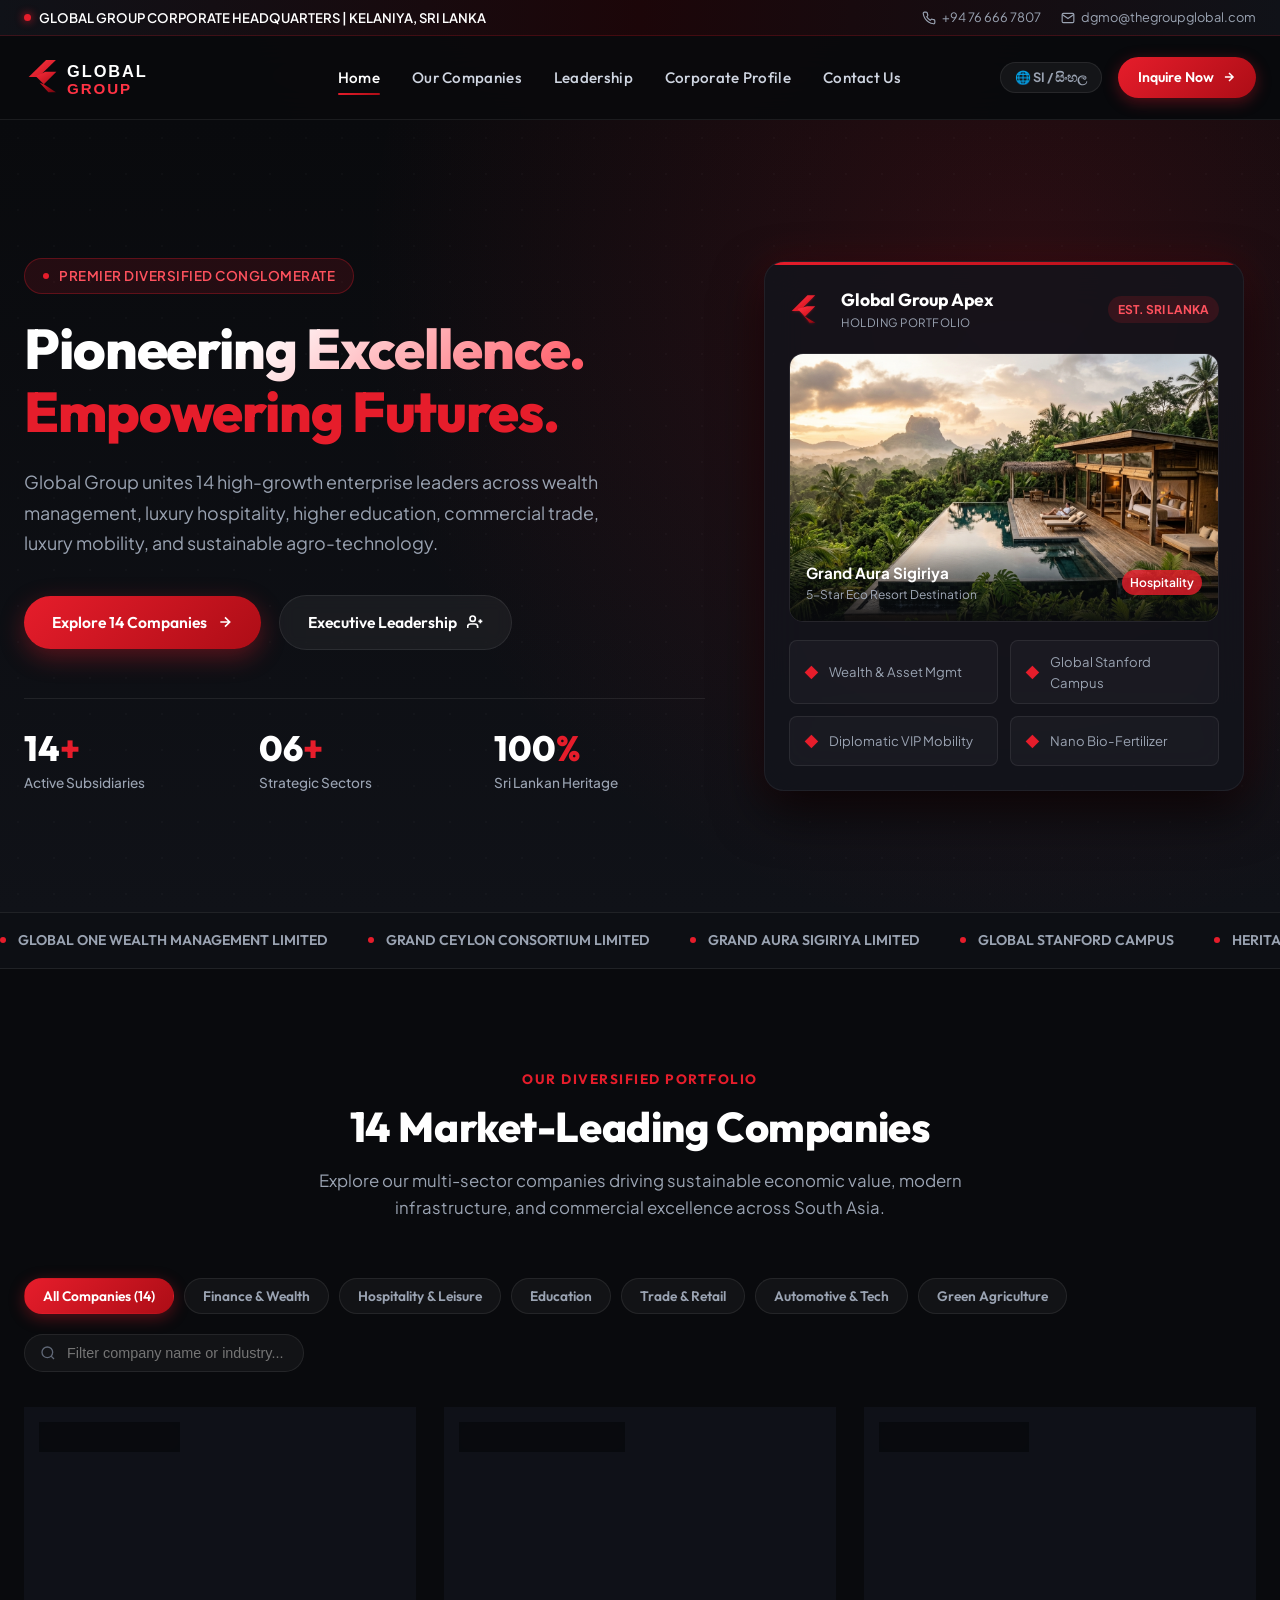
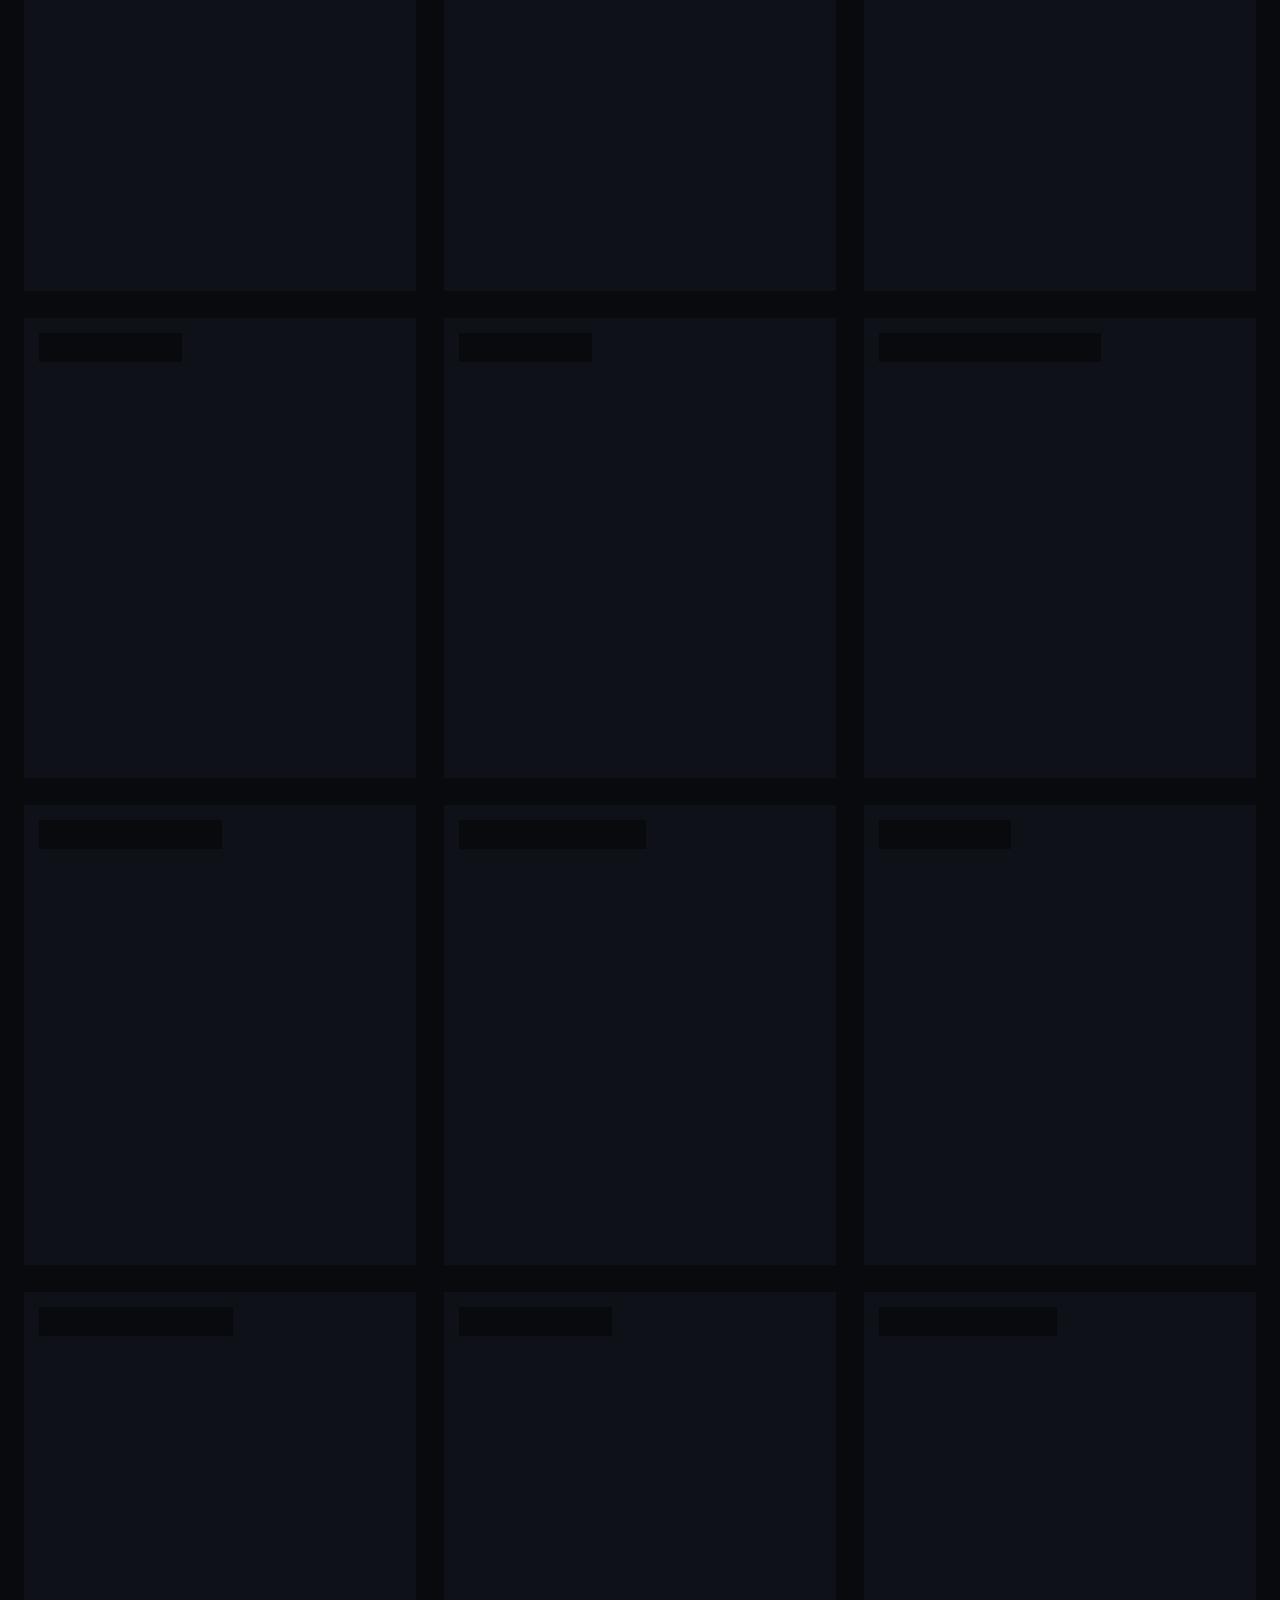
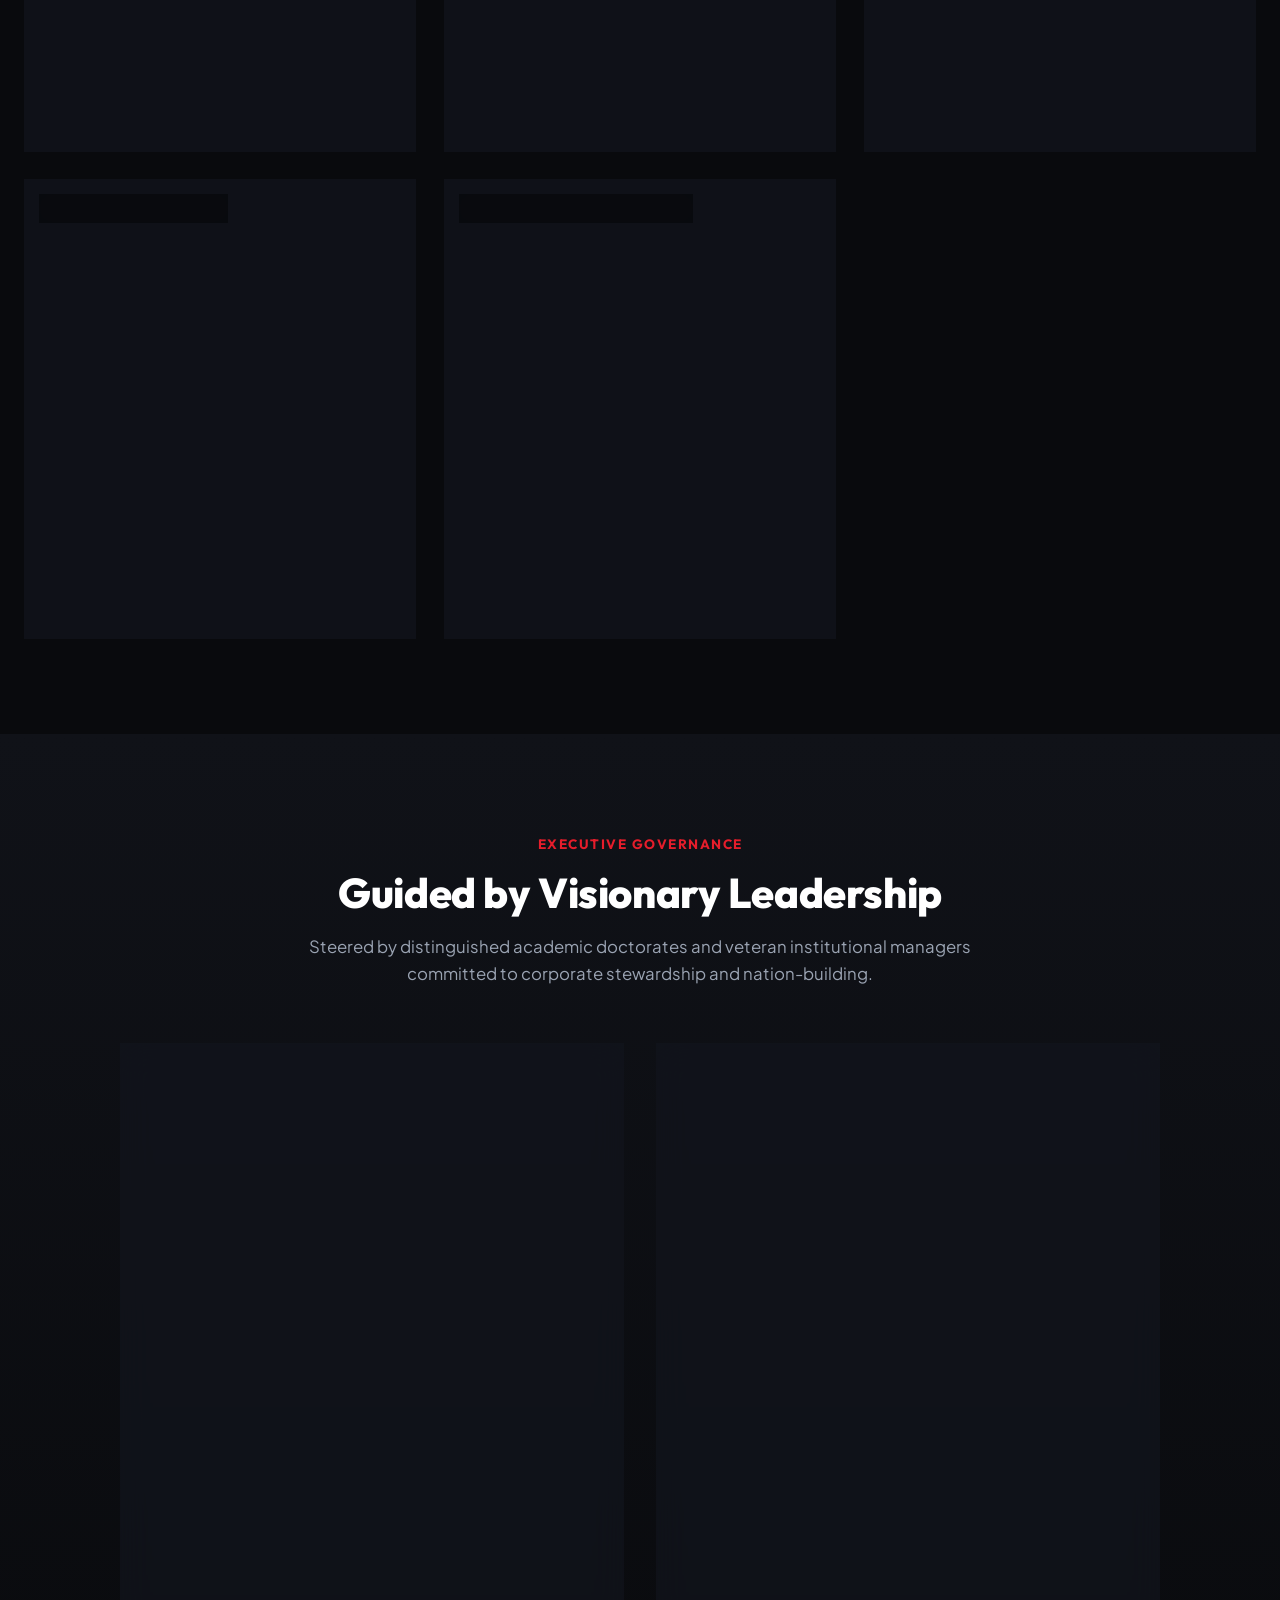
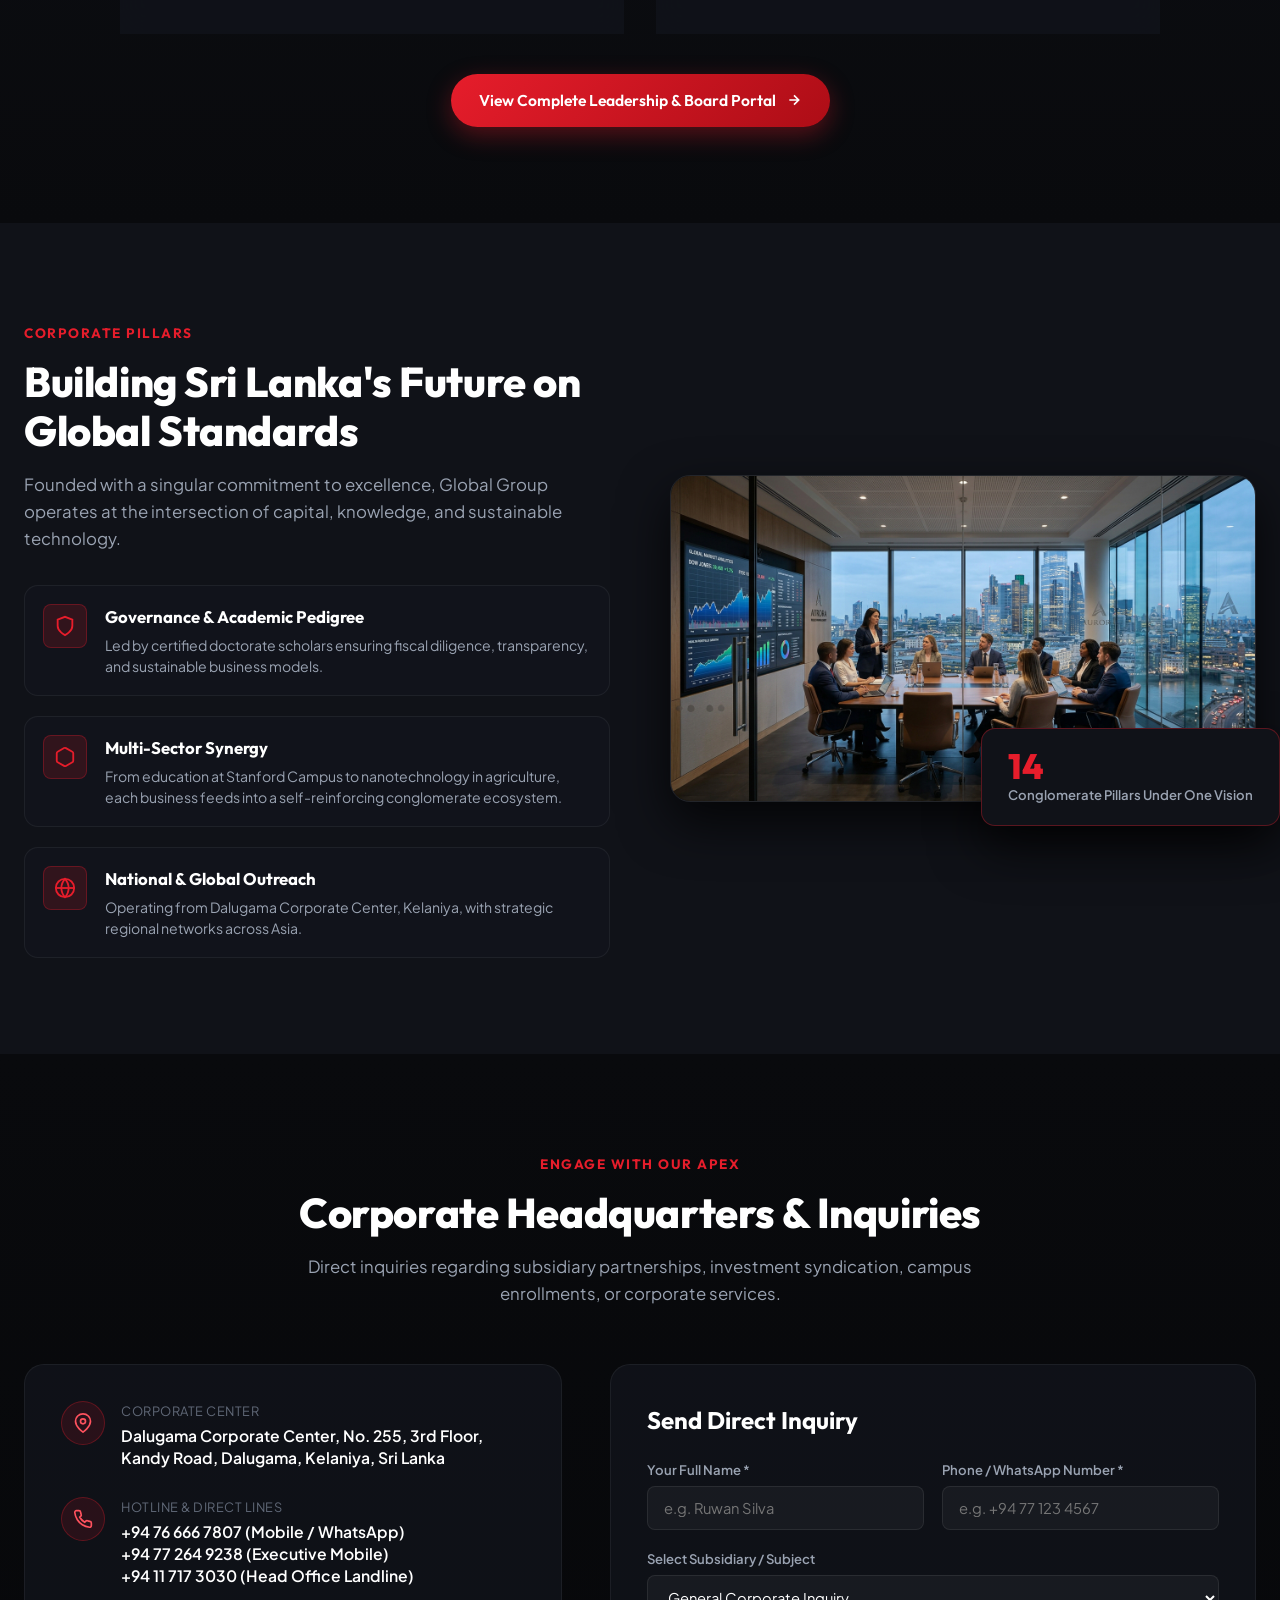
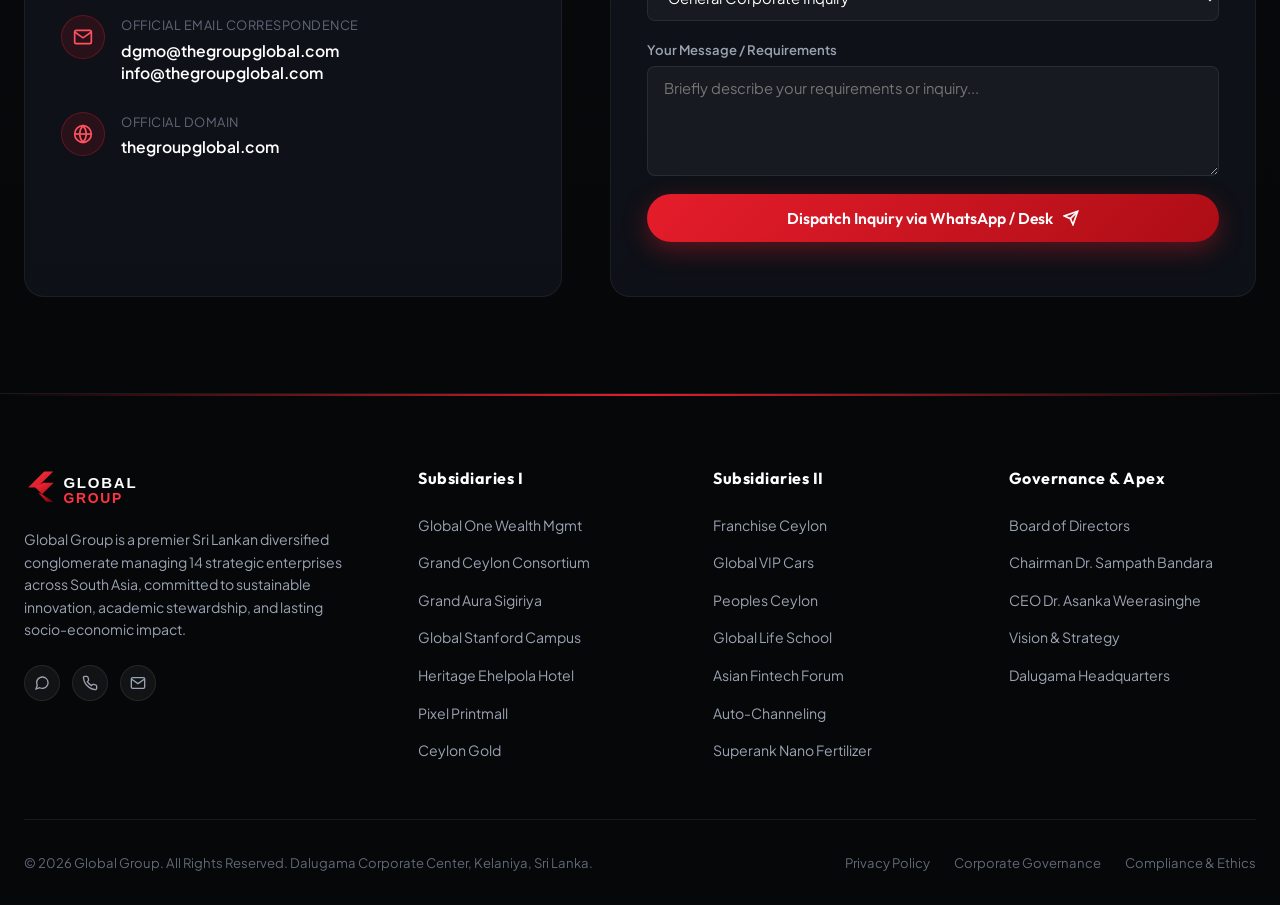
==== index.html @ 4f2c66c0 "Official release of Global Group corporate website" ====
<!DOCTYPE html>
<html lang="en">
<head>
  <meta charset="UTF-8">
  <meta name="viewport" content="width=device-width, initial-scale=1.0">
  <meta name="description" content="Global Group - A premier diversified conglomerate in Sri Lanka operating across wealth management, hospitality, higher education, precious trade, automotive, and nanotech agro-industries.">
  <meta name="keywords" content="Global Group, Sri Lanka Conglomerate, Dr. Sampath Bandara, Dr. Asanka Weerasinghe, Global One Wealth Management, Grand Ceylon Consortium, Kelaniya">
  <title>Global Group | Diversified Conglomerate Sri Lanka</title>
  
  <!-- Favicon -->
  <link rel="icon" type="image/svg+xml" href="assets/logo-icon.svg">
  
  <!-- Stylesheet -->
  <link rel="stylesheet" href="styles.css">
</head>
<body>

  <!-- ==================== TOP TICKER / NOTICE BAR ==================== -->
  <div class="top-notice-bar">
    <div class="container top-notice-inner">
      <div class="top-notice-badge">
        <span class="pulse-dot"></span>
        <span data-en="GLOBAL GROUP CORPORATE HEADQUARTERS | KELANIYA, SRI LANKA" data-si="ග්ලෝබල් සමූහ ප්‍රධාන ආයතනික මූලස්ථානය | කැලණිය, ශ්‍රී ලංකාව">GLOBAL GROUP CORPORATE HEADQUARTERS | KELANIYA, SRI LANKA</span>
      </div>
      <div class="top-notice-contact">
        <a href="tel:+94766667807">
          <svg width="14" height="14" viewBox="0 0 24 24" fill="none" stroke="currentColor" stroke-width="2"><path d="M22 16.92v3a2 2 0 0 1-2.18 2 19.79 19.79 0 0 1-8.63-3.07 19.5 19.5 0 0 1-6-6 19.79 19.79 0 0 1-3.07-8.67A2 2 0 0 1 4.11 2h3a2 2 0 0 1 2 1.72 12.84 12.84 0 0 0 .7 2.81 2 2 0 0 1-.45 2.11L8.09 9.91a16 16 0 0 0 6 6l1.27-1.27a2 2 0 0 1 2.11-.45 12.84 12.84 0 0 0 2.81.7A2 2 0 0 1 22 16.92z"/></svg>
          <span>+94 76 666 7807</span>
        </a>
        <a href="mailto:dgmo@thegroupglobal.com">
          <svg width="14" height="14" viewBox="0 0 24 24" fill="none" stroke="currentColor" stroke-width="2"><path d="M4 4h16c1.1 0 2 .9 2 2v12c0 1.1-.9 2-2 2H4c-1.1 0-2-.9-2-2V6c0-1.1.9-2 2-2z"/><polyline points="22,6 12,13 2,6"/></svg>
          <span>dgmo@thegroupglobal.com</span>
        </a>
      </div>
    </div>
  </div>

  <!-- ==================== MASTER NAVBAR ==================== -->
  <header class="navbar" id="mainNavbar">
    <div class="container nav-container">
      <a href="index.html" class="brand-logo" title="Global Group Official Homepage">
        <img src="assets/logo-horizontal.svg" alt="Global Group Logo" class="brand-logo-img">
      </a>

      <nav>
        <ul class="nav-menu" id="navMenu">
          <li><a href="index.html" class="nav-link active" data-en="Home" data-si="ප්‍රධාන පිටුව">Home</a></li>
          <li><a href="#subsidiaries" class="nav-link" data-en="Our Companies" data-si="අපගේ සමාගම්">Our Companies</a></li>
          <li><a href="leadership.html" class="nav-link" data-en="Leadership" data-si="නායකත්වය">Leadership</a></li>
          <li><a href="#about" class="nav-link" data-en="Corporate Profile" data-si="ආයතනික විස්තරය">Corporate Profile</a></li>
          <li><a href="#contact" class="nav-link" data-en="Contact Us" data-si="සම්බන්ධ වන්න">Contact Us</a></li>
        </ul>
      </nav>

      <div class="nav-actions">
        <button class="btn-lang" id="langToggleBtn" title="Switch Language">
          <span>🌐 SI / සිංහල</span>
        </button>
        <a href="#contact" class="btn-cta-nav">
          <span data-en="Inquire Now" data-si="විමසීම්">Inquire Now</span>
          <svg width="14" height="14" viewBox="0 0 24 24" fill="none" stroke="currentColor" stroke-width="2.5"><path d="M5 12h14M12 5l7 7-7 7"/></svg>
        </a>
        <button class="mobile-toggle" id="mobileMenuToggle" aria-label="Toggle Navigation">&#9776;</button>
      </div>
    </div>
  </header>

  <!-- ==================== HERO SECTION (UNILEVER LUXURY INSPIRATION) ==================== -->
  <section class="hero-section" id="home">
    <div class="hero-pattern"></div>
    <div class="container hero-grid">
      <div class="hero-content">
        <div class="hero-pill">
          <span class="ticker-dot"></span>
          <span data-en="PREMIER DIVERSIFIED CONGLOMERATE" data-si="ශ්‍රී ලංකාවේ ප්‍රමුඛතම බහුවිධ ව්‍යාපාර සමූහය">PREMIER DIVERSIFIED CONGLOMERATE</span>
        </div>
        <h1 class="hero-title">
          <span class="gradient-text" data-en="Pioneering Excellence." data-si="විශිෂ්ටත්වයේ පෙරගමන්කරු.">Pioneering Excellence.</span><br>
          <span class="red-accent" data-en="Empowering Futures." data-si="හෙට දවස සවිබලගන්වමින්.">Empowering Futures.</span>
        </h1>
        <p class="hero-desc" data-en="Global Group unites 14 high-growth enterprise leaders across wealth management, luxury hospitality, higher education, commercial trade, luxury mobility, and sustainable agro-technology." data-si="ග්ලෝබල් සමූහය යටතේ ක්‍රියාත්මක වන ප්‍රමුඛ සමාගම් 14ක් ඔස්සේ මූල්‍ය, සංචාරක, උසස් අධ්‍යාපන, වෙළඳ සහ කෘෂිකාර්මික ක්ෂේත්‍රයන්හි සුවිශේෂී ප්‍රගතියක් අත්කර දෙයි.">
          Global Group unites 14 high-growth enterprise leaders across wealth management, luxury hospitality, higher education, commercial trade, luxury mobility, and sustainable agro-technology.
        </p>
        <div class="hero-actions">
          <a href="#subsidiaries" class="btn-primary">
            <span data-en="Explore 14 Companies" data-si="සමාගම් 14 ගවේෂණය කරන්න">Explore 14 Companies</span>
            <svg width="16" height="16" viewBox="0 0 24 24" fill="none" stroke="currentColor" stroke-width="2.5"><path d="M5 12h14M12 5l7 7-7 7"/></svg>
          </a>
          <a href="leadership.html" class="btn-secondary">
            <span data-en="Executive Leadership" data-si="විධායක නායකත්වය">Executive Leadership</span>
            <svg width="16" height="16" viewBox="0 0 24 24" fill="none" stroke="currentColor" stroke-width="2.5"><path d="M16 21v-2a4 4 0 0 0-4-4H5a4 4 0 0 0-4 4v2"/><circle cx="8.5" cy="7" r="4"/><line x1="20" y1="8" x2="20" y2="14"/><line x1="23" y1="11" x2="17" y2="11"/></svg>
          </a>
        </div>
        <div class="hero-stats">
          <div class="stat-item">
            <div class="stat-num">14<span>+</span></div>
            <div class="stat-label" data-en="Active Subsidiaries" data-si="ක්‍රියාකාරී සමාගම්">Active Subsidiaries</div>
          </div>
          <div class="stat-item">
            <div class="stat-num">06<span>+</span></div>
            <div class="stat-label" data-en="Strategic Sectors" data-si="උපායමාර්ගික අංශ">Strategic Sectors</div>
          </div>
          <div class="stat-item">
            <div class="stat-num">100<span>%</span></div>
            <div class="stat-label" data-en="Sri Lankan Heritage" data-si="ශ්‍රී ලාංකීය උරුමය">Sri Lankan Heritage</div>
          </div>
        </div>
      </div>

      <div class="hero-visual">
        <div class="hero-visual-card">
          <div class="hero-visual-header">
            <div class="hero-visual-brand">
              <img src="assets/logo-icon.svg" alt="Global Group Icon" class="hero-visual-logo">
              <div>
                <div class="hero-visual-name">Global Group Apex</div>
                <div class="hero-visual-tag">Holding Portfolio</div>
              </div>
            </div>
            <span style="font-size: 0.75rem; color: var(--red-light); font-weight: 700; background: rgba(230,29,43,0.15); padding: 4px 10px; border-radius: 9999px;">EST. SRI LANKA</span>
          </div>

          <div class="hero-showcase-image-wrapper">
            <img src="assets/companies/sigiriya-resort.jpg" alt="Grand Aura Sigiriya" class="hero-showcase-image">
            <div class="hero-showcase-overlay">
              <div>
                <div class="hero-showcase-title">Grand Aura Sigiriya</div>
                <div style="font-size: 0.75rem; color: #a1a9b8;">5-Star Eco Resort Destination</div>
              </div>
              <span class="hero-showcase-badge">Hospitality</span>
            </div>
          </div>

          <div class="hero-visual-features">
            <div class="feature-pill">
              <span class="feature-icon-red">&#9670;</span>
              <span>Wealth & Asset Mgmt</span>
            </div>
            <div class="feature-pill">
              <span class="feature-icon-red">&#9670;</span>
              <span>Global Stanford Campus</span>
            </div>
            <div class="feature-pill">
              <span class="feature-icon-red">&#9670;</span>
              <span>Diplomatic VIP Mobility</span>
            </div>
            <div class="feature-pill">
              <span class="feature-icon-red">&#9670;</span>
              <span>Nano Bio-Fertilizer</span>
            </div>
          </div>
        </div>
      </div>
    </div>
  </section>

  <!-- ==================== BRAND TICKER MARQUEE ==================== -->
  <div class="brand-ticker-section">
    <div class="ticker-wrap">
      <div class="ticker-track">
        <span class="ticker-item"><span class="ticker-dot"></span>GLOBAL ONE WEALTH MANAGEMENT LIMITED</span>
        <span class="ticker-item"><span class="ticker-dot"></span>GRAND CEYLON CONSORTIUM LIMITED</span>
        <span class="ticker-item"><span class="ticker-dot"></span>GRAND AURA SIGIRIYA LIMITED</span>
        <span class="ticker-item"><span class="ticker-dot"></span>GLOBAL STANFORD CAMPUS</span>
        <span class="ticker-item"><span class="ticker-dot"></span>HERITAGE EHELEPOLA HOTEL</span>
        <span class="ticker-item"><span class="ticker-dot"></span>PIXEL PRINTMALL</span>
        <span class="ticker-item"><span class="ticker-dot"></span>CEYLON GOLD</span>
        <span class="ticker-item"><span class="ticker-dot"></span>FRANCHISE CEYLON</span>
        <span class="ticker-item"><span class="ticker-dot"></span>GLOBAL VIP CARS</span>
        <span class="ticker-item"><span class="ticker-dot"></span>PEOPLES CEYLON</span>
        <span class="ticker-item"><span class="ticker-dot"></span>GLOBAL LIFE SCHOOL</span>
        <span class="ticker-item"><span class="ticker-dot"></span>ASIAN FINTECH FORUM</span>
        <span class="ticker-item"><span class="ticker-dot"></span>AUTO-CHANNELING</span>
        <span class="ticker-item"><span class="ticker-dot"></span>SUPERANK NANO - FERTILIZER</span>
        <!-- Duplicate for infinite smooth loop -->
        <span class="ticker-item"><span class="ticker-dot"></span>GLOBAL ONE WEALTH MANAGEMENT LIMITED</span>
        <span class="ticker-item"><span class="ticker-dot"></span>GRAND CEYLON CONSORTIUM LIMITED</span>
        <span class="ticker-item"><span class="ticker-dot"></span>GRAND AURA SIGIRIYA LIMITED</span>
        <span class="ticker-item"><span class="ticker-dot"></span>GLOBAL STANFORD CAMPUS</span>
        <span class="ticker-item"><span class="ticker-dot"></span>HERITAGE EHELEPOLA HOTEL</span>
        <span class="ticker-item"><span class="ticker-dot"></span>PIXEL PRINTMALL</span>
        <span class="ticker-item"><span class="ticker-dot"></span>CEYLON GOLD</span>
        <span class="ticker-item"><span class="ticker-dot"></span>FRANCHISE CEYLON</span>
        <span class="ticker-item"><span class="ticker-dot"></span>GLOBAL VIP CARS</span>
        <span class="ticker-item"><span class="ticker-dot"></span>PEOPLES CEYLON</span>
        <span class="ticker-item"><span class="ticker-dot"></span>GLOBAL LIFE SCHOOL</span>
        <span class="ticker-item"><span class="ticker-dot"></span>ASIAN FINTECH FORUM</span>
        <span class="ticker-item"><span class="ticker-dot"></span>AUTO-CHANNELING</span>
        <span class="ticker-item"><span class="ticker-dot"></span>SUPERANK NANO - FERTILIZER</span>
      </div>
    </div>
  </div>

  <!-- ==================== SUBSIDIARIES SECTION (UNILEVER BRANDS ARCHITECTURE) ==================== -->
  <section class="section subsidiaries-section" id="subsidiaries">
    <div class="container">
      <div class="section-head">
        <span class="section-subtitle" data-en="OUR DIVERSIFIED PORTFOLIO" data-si="අපගේ ව්‍යාපාර ජාලය">OUR DIVERSIFIED PORTFOLIO</span>
        <h2 class="section-title" data-en="14 Market-Leading Companies" data-si="ක්ෂේත්‍රයේ ප්‍රමුඛ සමාගම් 14ක්">14 Market-Leading Companies</h2>
        <p class="section-desc" data-en="Explore our multi-sector companies driving sustainable economic value, modern infrastructure, and commercial excellence across South Asia." data-si="ශ්‍රී ලංකාව තුළ නව ආර්ථික අවස්ථා, නවීන යටිතල පහසුකම් සහ ව්‍යාපාරික විශිෂ්ටත්වය උදාකරන අපගේ සමාගම් ගවේෂණය කරන්න.">
          Explore our multi-sector companies driving sustainable economic value, modern infrastructure, and commercial excellence across South Asia.
        </p>
      </div>

      <!-- Controls: Filters + Search -->
      <div class="filter-bar">
        <div class="filter-pills">
          <button class="filter-btn active" data-category="all" data-en="All Companies (14)" data-si="සියලුම සමාගම් (14)">All Companies (14)</button>
          <button class="filter-btn" data-category="finance" data-en="Finance & Wealth" data-si="මූල්‍ය සහ ආයෝජන">Finance & Wealth</button>
          <button class="filter-btn" data-category="hospitality" data-en="Hospitality & Leisure" data-si="සංචාරක සහ හෝටල්">Hospitality & Leisure</button>
          <button class="filter-btn" data-category="education" data-en="Education" data-si="අධ්‍යාපනය">Education</button>
          <button class="filter-btn" data-category="trade" data-en="Trade & Retail" data-si="වෙළඳ සහ සිල්ලර">Trade & Retail</button>
          <button class="filter-btn" data-category="automotive" data-en="Automotive & Tech" data-si="මෝටර් රථ සහ තාක්ෂණය">Automotive & Tech</button>
          <button class="filter-btn" data-category="agro" data-en="Green Agriculture" data-si="කෘෂිකර්මාන්තය">Green Agriculture</button>
        </div>

        <div class="search-box">
          <svg class="search-icon" width="16" height="16" viewBox="0 0 24 24" fill="none" stroke="currentColor" stroke-width="2"><circle cx="11" cy="11" r="8"/><line x1="21" y1="21" x2="16.65" y2="16.65"/></svg>
          <input type="text" class="search-input" id="companySearchInput" placeholder="Filter company name or industry...">
        </div>
      </div>

      <!-- Subsidiaries Grid Container -->
      <div class="subsidiaries-grid" id="subsidiariesGrid">
        <!-- Rendered via JavaScript -->
      </div>
    </div>
  </section>

  <!-- ==================== LEADERSHIP SPOTLIGHT ==================== -->
  <section class="section leadership-spotlight-section" id="leadership">
    <div class="container">
      <div class="section-head">
        <span class="section-subtitle" data-en="EXECUTIVE GOVERNANCE" data-si="විධායක පාලනය">EXECUTIVE GOVERNANCE</span>
        <h2 class="section-title" data-en="Guided by Visionary Leadership" data-si="දූරදර්ශී නායකත්වයේ මඟපෙන්වීම">Guided by Visionary Leadership</h2>
        <p class="section-desc" data-en="Steered by distinguished academic doctorates and veteran institutional managers committed to corporate stewardship and nation-building." data-si="ආචාර්ය උපාධිධාරී ප්‍රවීණ විද්වතුන් සහ ව්‍යාපාරික නායකයින්ගේ මඟපෙන්වීම යටතේ ග්ලෝබල් සමූහය ඉදිරියට ගමන් කරයි.">
          Steered by distinguished academic doctorates and veteran institutional managers committed to corporate stewardship and nation-building.
        </p>
      </div>

      <div class="leadership-grid">
        <!-- Chairman Card -->
        <div class="leader-card">
          <img src="assets/leadership/dr-sampath-bandara-banner.jpg" alt="Dr. Sampath Bandara - Chairman" class="leader-banner-img">
          <div class="leader-body">
            <span class="leader-role-badge">Chairman of the Board</span>
            <h3 class="leader-name">Dr. Sampath Bandara</h3>
            <p class="leader-degrees">PhD in Education, MBA, MED, BSc</p>
            <p class="leader-bio" data-en="Dr. Sampath Bandara provides the visionary governance that steers Global Group across multi-sector enterprises, blending academic rigor with strategic institutional leadership." data-si="ආචාර්ය සම්පත් බණ්ඩාර මහතා ග්ලෝබල් සමූහයේ සභාපතිවරයා ලෙස උපායමාර්ගික හා ආයතනික දැක්ම මෙහෙයවයි.">
              Dr. Sampath Bandara provides the visionary governance that steers Global Group across multi-sector enterprises, blending academic rigor with strategic institutional leadership.
            </p>
            <div class="leader-card-footer">
              <span class="leader-org">Board of Directors</span>
              <a href="leadership.html#dr-sampath-bandara" class="btn-profile-link">
                <span>View Full Executive Profile</span>
                <span>&rarr;</span>
              </a>
            </div>
          </div>
        </div>

        <!-- CEO Card -->
        <div class="leader-card">
          <img src="assets/leadership/dr-asanka-weerasinghe-banner.jpg" alt="Dr. Asanka Weerasinghe - CEO" class="leader-banner-img">
          <div class="leader-body">
            <span class="leader-role-badge">Chief Executive Officer</span>
            <h3 class="leader-name">Dr. Asanka Weerasinghe</h3>
            <p class="leader-degrees">PhD in Management, PGD in Business Management, B.Sc (Mgt)(Pub)SP, Honce, ICA (f), LICA</p>
            <p class="leader-bio" data-en="Dr. Asanka Weerasinghe champions operational execution, fiscal integrity, and strategic expansion across all 14 subsidiaries with extensive management and accounting credentials." data-si="ආචාර්ය අසංක වීරසිංහ මහතා ග්ලෝබල් සමූහයේ ප්‍රධාන විධායක නිලධාරී ලෙස සමූහයේ මෙහෙයුම් සහ මූල්‍ය වර්ධනය මෙහෙයවයි.">
              Dr. Asanka Weerasinghe champions operational execution, fiscal integrity, and strategic expansion across all 14 subsidiaries with extensive management and accounting credentials.
            </p>
            <div class="leader-card-footer">
              <span class="leader-org">Chief Executive Officer</span>
              <a href="leadership.html#dr-asanka-weerasinghe" class="btn-profile-link">
                <span>View Full Executive Profile</span>
                <span>&rarr;</span>
              </a>
            </div>
          </div>
        </div>
      </div>

      <div class="leadership-more-cta">
        <a href="leadership.html" class="btn-primary">
          <span data-en="View Complete Leadership & Board Portal" data-si="සම්පූර්ණ පාලක මණ්ඩලය බලන්න">View Complete Leadership & Board Portal</span>
          <svg width="16" height="16" viewBox="0 0 24 24" fill="none" stroke="currentColor" stroke-width="2.5"><path d="M5 12h14M12 5l7 7-7 7"/></svg>
        </a>
      </div>
    </div>
  </section>

  <!-- ==================== CORPORATE PROFILE / ABOUT ==================== -->
  <section class="section section-darker" id="about">
    <div class="container about-grid">
      <div>
        <span class="section-subtitle" data-en="CORPORATE PILLARS" data-si="ආයතනික පදනම">CORPORATE PILLARS</span>
        <h2 class="section-title" data-en="Building Sri Lanka's Future on Global Standards" data-si="ජාත්‍යන්තර ප්‍රමිතීන් පෙරදැරිව රටේ අනාගතය ගොඩනැගීම">Building Sri Lanka's Future on Global Standards</h2>
        <p class="section-desc" data-en="Founded with a singular commitment to excellence, Global Group operates at the intersection of capital, knowledge, and sustainable technology." data-si="සුවිශේෂී විශිෂ්ටත්වයක් සහිතව ඇරඹි ග්ලෝබල් සමූහය මූල්‍ය, දැනුම සහ නවීන තාක්ෂණය ඒකාබද්ධ කරමින් රටට වටිනාකම් එක් කරයි.">
          Founded with a singular commitment to excellence, Global Group operates at the intersection of capital, knowledge, and sustainable technology.
        </p>

        <div class="about-features-list">
          <div class="about-feature-item">
            <div class="about-icon-box">
              <svg width="22" height="22" viewBox="0 0 24 24" fill="none" stroke="currentColor" stroke-width="2"><path d="M12 22s8-4 8-10V5l-8-3-8 3v7c0 6 8 10 8 10z"/></svg>
            </div>
            <div>
              <h4 class="about-feature-title" data-en="Governance & Academic Pedigree" data-si="උසස් පාලනය සහ විද්වත් නායකත්වය">Governance & Academic Pedigree</h4>
              <p class="about-feature-text" data-en="Led by certified doctorate scholars ensuring fiscal diligence, transparency, and sustainable business models." data-si="ආචාර්ය උපාධිධාරී විද්වතුන්ගේ නායකත්වයෙන් යුත් විනිවිදභාවය සහ මූල්‍ය විනය.">Led by certified doctorate scholars ensuring fiscal diligence, transparency, and sustainable business models.</p>
            </div>
          </div>

          <div class="about-feature-item">
            <div class="about-icon-box">
              <svg width="22" height="22" viewBox="0 0 24 24" fill="none" stroke="currentColor" stroke-width="2"><path d="M21 16V8a2 2 0 0 0-1-1.73l-7-4a2 2 0 0 0-2 0l-7 4A2 2 0 0 0 3 8v8a2 2 0 0 0 1 1.73l7 4a2 2 0 0 0 2 0l7-4A2 2 0 0 0 21 16z"/></svg>
            </div>
            <div>
              <h4 class="about-feature-title" data-en="Multi-Sector Synergy" data-si="විවිධාංගීකෘත ව්‍යාපාර සහයෝගීතාව">Multi-Sector Synergy</h4>
              <p class="about-feature-text" data-en="From education at Stanford Campus to nanotechnology in agriculture, each business feeds into a self-reinforcing conglomerate ecosystem." data-si="අධ්‍යාපනය, සංචාරක හෝටල්, මූල්‍ය හා කෘෂිකාර්මික අංශ එකිනෙක සවිබලගන්වන ව්‍යාපාරික ජාලය.">From education at Stanford Campus to nanotechnology in agriculture, each business feeds into a self-reinforcing conglomerate ecosystem.</p>
            </div>
          </div>

          <div class="about-feature-item">
            <div class="about-icon-box">
              <svg width="22" height="22" viewBox="0 0 24 24" fill="none" stroke="currentColor" stroke-width="2"><circle cx="12" cy="12" r="10"/><path d="M2 12h20"/><path d="M12 2a15.3 15.3 0 0 1 4 10 15.3 15.3 0 0 1-4 10 15.3 15.3 0 0 1-4-10 15.3 15.3 0 0 1 4-10z"/></svg>
            </div>
            <div>
              <h4 class="about-feature-title" data-en="National & Global Outreach" data-si="දේශීය හා ජාත්‍යන්තර සබඳතා">National & Global Outreach</h4>
              <p class="about-feature-text" data-en="Operating from Dalugama Corporate Center, Kelaniya, with strategic regional networks across Asia." data-si="කැලණිය දළුගම මූලස්ථානයේ සිට සමස්ත දිවයින සහ ආසියානු කලාපය ආවරණය වන මෙහෙයුම්.">Operating from Dalugama Corporate Center, Kelaniya, with strategic regional networks across Asia.</p>
            </div>
          </div>
        </div>
      </div>

      <div class="about-visual-box">
        <img src="assets/companies/wealth-management.jpg" alt="Global Group Corporate Headquarters" class="about-img-main">
        <div class="about-stat-overlay">
          <div class="about-stat-num">14</div>
          <div class="about-stat-label">Conglomerate Pillars Under One Vision</div>
        </div>
      </div>
    </div>
  </section>

  <!-- ==================== CONTACT SECTION ==================== -->
  <section class="section contact-section" id="contact">
    <div class="container">
      <div class="section-head">
        <span class="section-subtitle" data-en="ENGAGE WITH OUR APEX" data-si="අප හා සම්බන්ධ වන්න">ENGAGE WITH OUR APEX</span>
        <h2 class="section-title" data-en="Corporate Headquarters & Inquiries" data-si="ප්‍රධාන ආයතනික මූලස්ථානය">Corporate Headquarters & Inquiries</h2>
        <p class="section-desc" data-en="Direct inquiries regarding subsidiary partnerships, investment syndication, campus enrollments, or corporate services." data-si="සමාගම් ආයෝජන, හවුල්කාරිත්වයන් හෝ වෙනත් ඕනෑම සේවාවක් පිළිබඳ අප සමඟ සම්බන්ධ වන්න.">
          Direct inquiries regarding subsidiary partnerships, investment syndication, campus enrollments, or corporate services.
        </p>
      </div>

      <div class="contact-grid">
        <!-- Contact Information -->
        <div class="contact-info-card">
          <div class="contact-item">
            <div class="contact-icon-box">
              <svg width="20" height="20" viewBox="0 0 24 24" fill="none" stroke="currentColor" stroke-width="2"><path d="M21 10c0 7-9 13-9 13s-9-6-9-13a9 9 0 0 1 18 0z"/><circle cx="12" cy="10" r="3"/></svg>
            </div>
            <div>
              <div class="contact-label">Corporate Center</div>
              <div class="contact-value">
                Dalugama Corporate Center, No. 255, 3rd Floor,<br>
                Kandy Road, Dalugama, Kelaniya, Sri Lanka
              </div>
            </div>
          </div>

          <div class="contact-item">
            <div class="contact-icon-box">
              <svg width="20" height="20" viewBox="0 0 24 24" fill="none" stroke="currentColor" stroke-width="2"><path d="M22 16.92v3a2 2 0 0 1-2.18 2 19.79 19.79 0 0 1-8.63-3.07 19.5 19.5 0 0 1-6-6 19.79 19.79 0 0 1-3.07-8.67A2 2 0 0 1 4.11 2h3a2 2 0 0 1 2 1.72 12.84 12.84 0 0 0 .7 2.81 2 2 0 0 1-.45 2.11L8.09 9.91a16 16 0 0 0 6 6l1.27-1.27a2 2 0 0 1 2.11-.45 12.84 12.84 0 0 0 2.81.7A2 2 0 0 1 22 16.92z"/></svg>
            </div>
            <div>
              <div class="contact-label">Hotline & Direct Lines</div>
              <div class="contact-value">
                <a href="tel:+94766667807">+94 76 666 7807</a> (Mobile / WhatsApp)<br>
                <a href="tel:+94772649238">+94 77 264 9238</a> (Executive Mobile)<br>
                <a href="tel:+94117173030">+94 11 717 3030</a> (Head Office Landline)
              </div>
            </div>
          </div>

          <div class="contact-item">
            <div class="contact-icon-box">
              <svg width="20" height="20" viewBox="0 0 24 24" fill="none" stroke="currentColor" stroke-width="2"><path d="M4 4h16c1.1 0 2 .9 2 2v12c0 1.1-.9 2-2 2H4c-1.1 0-2-.9-2-2V6c0-1.1.9-2 2-2z"/><polyline points="22,6 12,13 2,6"/></svg>
            </div>
            <div>
              <div class="contact-label">Official Email Correspondence</div>
              <div class="contact-value">
                <a href="mailto:dgmo@thegroupglobal.com">dgmo@thegroupglobal.com</a><br>
                <a href="mailto:info@thegroupglobal.com">info@thegroupglobal.com</a>
              </div>
            </div>
          </div>

          <div class="contact-item">
            <div class="contact-icon-box">
              <svg width="20" height="20" viewBox="0 0 24 24" fill="none" stroke="currentColor" stroke-width="2"><circle cx="12" cy="12" r="10"/><line x1="2" y1="12" x2="22" y2="12"/><path d="M12 2a15.3 15.3 0 0 1 4 10 15.3 15.3 0 0 1-4 10 15.3 15.3 0 0 1-4-10 15.3 15.3 0 0 1 4-10z"/></svg>
            </div>
            <div>
              <div class="contact-label">Official Domain</div>
              <div class="contact-value">
                <a href="https://thegroupglobal.com" target="_blank">thegroupglobal.com</a>
              </div>
            </div>
          </div>
        </div>

        <!-- Interactive Inquiry Form -->
        <div class="contact-form-card">
          <h3 class="form-title" data-en="Send Direct Inquiry" data-si="පණිවිඩයක් එවන්න">Send Direct Inquiry</h3>
          <form id="corporateInquiryForm">
            <div class="form-grid">
              <div class="form-group">
                <label class="form-label">Your Full Name *</label>
                <input type="text" class="form-input" id="contactName" placeholder="e.g. Ruwan Silva" required>
              </div>

              <div class="form-group">
                <label class="form-label">Phone / WhatsApp Number *</label>
                <input type="tel" class="form-input" id="contactPhone" placeholder="e.g. +94 77 123 4567" required>
              </div>

              <div class="form-group full-width">
                <label class="form-label">Select Subsidiary / Subject</label>
                <select class="form-select" id="contactSubsidiary">
                  <option value="General Corporate Inquiry">General Corporate Inquiry</option>
                  <option value="GLOBAL ONE WEALTH MANAGEMENT LIMITED">GLOBAL ONE WEALTH MANAGEMENT LIMITED</option>
                  <option value="GRAND CEYLON CONSORTIUM LIMITED">GRAND CEYLON CONSORTIUM LIMITED</option>
                  <option value="GRAND AURA SIGIRIYA LIMITED">GRAND AURA SIGIRIYA LIMITED</option>
                  <option value="GLOBAL STANFORD CAMPUS">GLOBAL STANFORD CAMPUS</option>
                  <option value="HERITAGE EHELEPOLA HOTEL">HERITAGE EHELEPOLA HOTEL</option>
                  <option value="PIXEL PRINTMALL">PIXEL PRINTMALL</option>
                  <option value="CEYLON GOLD">CEYLON GOLD</option>
                  <option value="FRANCHISE CEYLON">FRANCHISE CEYLON</option>
                  <option value="GLOBAL VIP CARS">GLOBAL VIP CARS</option>
                  <option value="PEOPLES CEYLON">PEOPLES CEYLON</option>
                  <option value="GLOBAL LIFE SCHOOL">GLOBAL LIFE SCHOOL</option>
                  <option value="ASIAN FINTECH FORUM">ASIAN FINTECH FORUM</option>
                  <option value="AUTO-CHANNELING">AUTO-CHANNELING</option>
                  <option value="SUPERANK NANO - FERTILIZER">SUPERANK NANO - FERTILIZER</option>
                </select>
              </div>

              <div class="form-group full-width">
                <label class="form-label">Your Message / Requirements</label>
                <textarea class="form-textarea" id="contactMessage" placeholder="Briefly describe your requirements or inquiry..."></textarea>
              </div>

              <div class="form-group full-width">
                <button type="submit" class="btn-primary" style="width: 100%; justify-content: center;">
                  <span data-en="Dispatch Inquiry via WhatsApp / Desk" data-si="පණිවිඩය යවන්න">Dispatch Inquiry via WhatsApp / Desk</span>
                  <svg width="16" height="16" viewBox="0 0 24 24" fill="none" stroke="currentColor" stroke-width="2.5"><line x1="22" y1="2" x2="11" y2="13"/><polygon points="22 2 15 22 11 13 2 9 22 2"/></svg>
                </button>
              </div>
            </div>
          </form>
        </div>
      </div>
    </div>
  </section>

  <!-- ==================== FOOTER (UNILEVER STYLE) ==================== -->
  <footer class="footer">
    <div class="container">
      <div class="footer-top">
        <div>
          <img src="assets/logo-horizontal.svg" alt="Global Group Logo" style="height: 44px; margin-bottom: 12px;">
          <p class="footer-brand-desc">
            Global Group is a premier Sri Lankan diversified conglomerate managing 14 strategic enterprises across South Asia, committed to sustainable innovation, academic stewardship, and lasting socio-economic impact.
          </p>
          <div class="footer-socials">
            <a href="https://wa.me/94766667807" target="_blank" class="social-icon-btn" title="WhatsApp">
              <svg width="16" height="16" viewBox="0 0 24 24" fill="none" stroke="currentColor" stroke-width="2"><path d="M21 11.5a8.38 8.38 0 0 1-.9 3.8 8.5 8.5 0 0 1-7.6 4.7 8.38 8.38 0 0 1-3.8-.9L3 21l1.9-5.7a8.38 8.38 0 0 1-.9-3.8 8.5 8.5 0 0 1 4.7-7.6 8.38 8.38 0 0 1 3.8-.9h.5a8.48 8.48 0 0 1 8 8v.5z"/></svg>
            </a>
            <a href="tel:+94766667807" class="social-icon-btn" title="Phone">
              <svg width="16" height="16" viewBox="0 0 24 24" fill="none" stroke="currentColor" stroke-width="2"><path d="M22 16.92v3a2 2 0 0 1-2.18 2 19.79 19.79 0 0 1-8.63-3.07 19.5 19.5 0 0 1-6-6 19.79 19.79 0 0 1-3.07-8.67A2 2 0 0 1 4.11 2h3a2 2 0 0 1 2 1.72 12.84 12.84 0 0 0 .7 2.81 2 2 0 0 1-.45 2.11L8.09 9.91a16 16 0 0 0 6 6l1.27-1.27a2 2 0 0 1 2.11-.45 12.84 12.84 0 0 0 2.81.7A2 2 0 0 1 22 16.92z"/></svg>
            </a>
            <a href="mailto:dgmo@thegroupglobal.com" class="social-icon-btn" title="Email">
              <svg width="16" height="16" viewBox="0 0 24 24" fill="none" stroke="currentColor" stroke-width="2"><path d="M4 4h16c1.1 0 2 .9 2 2v12c0 1.1-.9 2-2 2H4c-1.1 0-2-.9-2-2V6c0-1.1.9-2 2-2z"/><polyline points="22,6 12,13 2,6"/></svg>
            </a>
          </div>
        </div>

        <div>
          <h4 class="footer-col-title">Subsidiaries I</h4>
          <ul class="footer-links">
            <li><a href="#subsidiaries" onclick="openCompanyModal('wealth-management')" class="footer-link">Global One Wealth Mgmt</a></li>
            <li><a href="#subsidiaries" onclick="openCompanyModal('consortium')" class="footer-link">Grand Ceylon Consortium</a></li>
            <li><a href="#subsidiaries" onclick="openCompanyModal('sigiriya-resort')" class="footer-link">Grand Aura Sigiriya</a></li>
            <li><a href="#subsidiaries" onclick="openCompanyModal('stanford-campus')" class="footer-link">Global Stanford Campus</a></li>
            <li><a href="#subsidiaries" onclick="openCompanyModal('ehelpola-hotel')" class="footer-link">Heritage Ehelpola Hotel</a></li>
            <li><a href="#subsidiaries" onclick="openCompanyModal('pixel-printmall')" class="footer-link">Pixel Printmall</a></li>
            <li><a href="#subsidiaries" onclick="openCompanyModal('ceylon-gold')" class="footer-link">Ceylon Gold</a></li>
          </ul>
        </div>

        <div>
          <h4 class="footer-col-title">Subsidiaries II</h4>
          <ul class="footer-links">
            <li><a href="#subsidiaries" onclick="openCompanyModal('franchise-ceylon')" class="footer-link">Franchise Ceylon</a></li>
            <li><a href="#subsidiaries" onclick="openCompanyModal('vip-cars')" class="footer-link">Global VIP Cars</a></li>
            <li><a href="#subsidiaries" onclick="openCompanyModal('peoples-ceylon')" class="footer-link">Peoples Ceylon</a></li>
            <li><a href="#subsidiaries" onclick="openCompanyModal('life-school')" class="footer-link">Global Life School</a></li>
            <li><a href="#subsidiaries" onclick="openCompanyModal('fintech-forum')" class="footer-link">Asian Fintech Forum</a></li>
            <li><a href="#subsidiaries" onclick="openCompanyModal('auto-channeling')" class="footer-link">Auto-Channeling</a></li>
            <li><a href="#subsidiaries" onclick="openCompanyModal('nano-fertilizer')" class="footer-link">Superank Nano Fertilizer</a></li>
          </ul>
        </div>

        <div>
          <h4 class="footer-col-title">Governance & Apex</h4>
          <ul class="footer-links">
            <li><a href="leadership.html" class="footer-link">Board of Directors</a></li>
            <li><a href="leadership.html#dr-sampath-bandara" class="footer-link">Chairman Dr. Sampath Bandara</a></li>
            <li><a href="leadership.html#dr-asanka-weerasinghe" class="footer-link">CEO Dr. Asanka Weerasinghe</a></li>
            <li><a href="#about" class="footer-link">Vision & Strategy</a></li>
            <li><a href="#contact" class="footer-link">Dalugama Headquarters</a></li>
          </ul>
        </div>
      </div>

      <div class="footer-bottom">
        <div>
          &copy; <span id="yearVal">2026</span> Global Group. All Rights Reserved. Dalugama Corporate Center, Kelaniya, Sri Lanka.
        </div>
        <div class="footer-legal-links">
          <a href="#">Privacy Policy</a>
          <a href="#">Corporate Governance</a>
          <a href="#">Compliance & Ethics</a>
        </div>
      </div>
    </div>
  </footer>

  <!-- ==================== SUBSIDIARY DETAIL MODAL ==================== -->
  <div class="modal-backdrop" id="companyModal" role="dialog" aria-modal="true">
    <div class="modal-container">
      <button class="modal-close-btn" id="modalCloseBtn" aria-label="Close dialog">&times;</button>
      <img src="" alt="" class="modal-header-img" id="modalImg">
      <div class="modal-body">
        <span class="modal-category-badge" id="modalCategory"></span>
        <h3 class="modal-title" id="modalTitle"></h3>
        <p class="modal-desc" id="modalDesc"></p>

        <div class="modal-specs-grid" id="modalHighlights"></div>

        <div class="modal-actions">
          <a href="#" class="btn-primary" id="modalVisitBtn" target="_blank">
            <span>Visit Subsidiary Portal</span>
            <svg width="14" height="14" viewBox="0 0 24 24" fill="none" stroke="currentColor" stroke-width="2.5"><path d="M18 13v6a2 2 0 0 1-2 2H5a2 2 0 0 1-2-2V8a2 2 0 0 1 2-2h6"/><polyline points="15 3 21 3 21 9"/><line x1="10" y1="14" x2="21" y2="3"/></svg>
          </a>
          <button class="btn-secondary" id="modalInquireBtn">
            <span>Make Inquiry</span>
          </button>
        </div>
      </div>
    </div>
  </div>

  <!-- Scripts -->
  <script src="script.js"></script>
</body>
</html>
---- styles.css ----
/* ==========================================================================
   GLOBAL GROUP - UNILEVER-INSPIRED CORPORATE STYLESHEET
   Theme: Executive Black & Crimson Red Luxury
   Typography: Outfit (Headings) & Plus Jakarta Sans (Body)
   ========================================================================== */

@import url('https://fonts.googleapis.com/css2?family=Outfit:wght@300;400;500;600;700;800;900&family=Plus+Jakarta+Sans:wght@300;400;500;600;700;800&display=swap');

:root {
  /* Core Colors */
  --bg-primary: #090a0d;
  --bg-secondary: #101218;
  --bg-tertiary: #171a22;
  --bg-card: rgba(18, 21, 28, 0.75);
  --bg-card-hover: rgba(26, 30, 40, 0.95);
  --bg-glass: rgba(15, 18, 24, 0.82);
  
  /* Brand Red Palette */
  --red-primary: #e61d2b;
  --red-hover: #ff2a39;
  --red-light: #ff525e;
  --red-dark: #990e17;
  --red-glow: rgba(230, 29, 43, 0.35);
  --red-glow-subtle: rgba(230, 29, 43, 0.15);
  --red-gradient: linear-gradient(135deg, #e61d2b 0%, #ad0d16 100%);
  --red-gradient-accent: linear-gradient(135deg, #ff3847 0%, #ba0f1a 100%);

  /* Text Colors */
  --text-main: #ffffff;
  --text-muted: #9aa3b2;
  --text-dim: #606877;
  --text-highlight: #ff525e;

  /* Borders & Shadows */
  --border-light: rgba(255, 255, 255, 0.08);
  --border-card: rgba(255, 255, 255, 0.06);
  --border-red: rgba(230, 29, 43, 0.35);
  --shadow-sm: 0 4px 12px rgba(0, 0, 0, 0.3);
  --shadow-md: 0 10px 30px rgba(0, 0, 0, 0.5);
  --shadow-lg: 0 20px 50px rgba(0, 0, 0, 0.75);
  --shadow-red: 0 10px 30px rgba(230, 29, 43, 0.25);

  /* Fonts & Sizing */
  --font-head: 'Outfit', -apple-system, BlinkMacSystemFont, sans-serif;
  --font-body: 'Plus Jakarta Sans', -apple-system, BlinkMacSystemFont, sans-serif;
  --container-max: 1280px;
  --header-height: 84px;
  --radius-sm: 8px;
  --radius-md: 14px;
  --radius-lg: 20px;
  --radius-full: 9999px;
  --transition-fast: 0.2s ease;
  --transition-normal: 0.35s cubic-bezier(0.16, 1, 0.3, 1);
  --transition-slow: 0.6s cubic-bezier(0.16, 1, 0.3, 1);
}

/* ==================== GLOBAL RESET & BASE ==================== */
*, *::before, *::after {
  box-sizing: border-box;
  margin: 0;
  padding: 0;
}

html {
  scroll-behavior: smooth;
  font-size: 16px;
  background-color: var(--bg-primary);
  color: var(--text-main);
}

body {
  font-family: var(--font-body);
  background-color: var(--bg-primary);
  color: var(--text-main);
  line-height: 1.6;
  -webkit-font-smoothing: antialiased;
  -moz-osx-font-smoothing: grayscale;
  overflow-x: hidden;
  position: relative;
}

/* Background Atmosphere Glow */
body::before {
  content: '';
  position: fixed;
  top: 0;
  left: 50%;
  transform: translateX(-50%);
  width: 100vw;
  height: 600px;
  background: radial-gradient(circle 800px at 50% -100px, rgba(230, 29, 43, 0.12), transparent 70%);
  pointer-events: none;
  z-index: 0;
}

img, svg, video {
  max-width: 100%;
  display: block;
}

a {
  color: inherit;
  text-decoration: none;
  transition: var(--transition-fast);
}

button {
  font-family: inherit;
  cursor: pointer;
  border: none;
  background: none;
  outline: none;
}

ul {
  list-style: none;
}

.container {
  width: 100%;
  max-width: var(--container-max);
  margin-left: auto;
  margin-right: auto;
  padding-left: 24px;
  padding-right: 24px;
}

/* ==================== TOP TICKER / NOTIFICATION ==================== */
.top-notice-bar {
  background: linear-gradient(90deg, #101218 0%, #1c0609 50%, #101218 100%);
  border-bottom: 1px solid rgba(230, 29, 43, 0.2);
  padding: 7px 0;
  font-size: 0.82rem;
  color: var(--text-muted);
  position: relative;
  z-index: 102;
}

.top-notice-inner {
  display: flex;
  align-items: center;
  justify-content: space-between;
}

.top-notice-badge {
  display: inline-flex;
  align-items: center;
  gap: 8px;
  color: var(--text-main);
  font-weight: 600;
}

.top-notice-badge .pulse-dot {
  width: 7px;
  height: 7px;
  border-radius: 50%;
  background: var(--red-primary);
  box-shadow: 0 0 8px var(--red-primary);
  animation: pulseDot 2s infinite;
}

@keyframes pulseDot {
  0%, 100% { opacity: 1; transform: scale(1); }
  50% { opacity: 0.4; transform: scale(0.85); }
}

.top-notice-contact {
  display: flex;
  align-items: center;
  gap: 20px;
}

.top-notice-contact a {
  display: inline-flex;
  align-items: center;
  gap: 6px;
  color: var(--text-muted);
  font-size: 0.8rem;
}

.top-notice-contact a:hover {
  color: var(--red-light);
}

/* ==================== NAVBAR (UNILEVER LUXURY STYLE) ==================== */
.navbar {
  position: sticky;
  top: 0;
  left: 0;
  width: 100%;
  height: var(--header-height);
  background: rgba(9, 10, 13, 0.88);
  backdrop-filter: blur(18px);
  -webkit-backdrop-filter: blur(18px);
  border-bottom: 1px solid var(--border-light);
  z-index: 100;
  transition: all var(--transition-normal);
}

.navbar.scrolled {
  background: rgba(9, 10, 13, 0.96);
  border-bottom-color: rgba(230, 29, 43, 0.25);
  box-shadow: var(--shadow-md);
  height: 74px;
}

.nav-container {
  display: flex;
  align-items: center;
  justify-content: space-between;
  height: 100%;
}

.brand-logo {
  display: flex;
  align-items: center;
  gap: 14px;
}

.brand-logo-img {
  height: 48px;
  width: auto;
  object-fit: contain;
  transition: transform var(--transition-fast);
}

.brand-logo:hover .brand-logo-img {
  transform: scale(1.03);
}

.nav-menu {
  display: flex;
  align-items: center;
  gap: 32px;
}

.nav-link {
  font-family: var(--font-head);
  font-size: 0.95rem;
  font-weight: 500;
  color: #cfd5e1;
  position: relative;
  padding: 8px 0;
  letter-spacing: 0.3px;
  transition: color var(--transition-fast);
}

.nav-link::after {
  content: '';
  position: absolute;
  bottom: 0;
  left: 0;
  width: 0%;
  height: 2px;
  background: var(--red-gradient);
  transition: width var(--transition-normal);
  border-radius: 2px;
}

.nav-link:hover,
.nav-link.active {
  color: #ffffff;
}

.nav-link:hover::after,
.nav-link.active::after {
  width: 100%;
}

.nav-actions {
  display: flex;
  align-items: center;
  gap: 16px;
}

.btn-lang {
  display: inline-flex;
  align-items: center;
  gap: 6px;
  padding: 6px 14px;
  font-size: 0.8rem;
  font-weight: 700;
  background: rgba(255, 255, 255, 0.05);
  border: 1px solid var(--border-light);
  border-radius: var(--radius-full);
  color: var(--text-muted);
  transition: all var(--transition-fast);
}

.btn-lang:hover {
  background: rgba(230, 29, 43, 0.12);
  border-color: var(--red-primary);
  color: #ffffff;
}

.btn-cta-nav {
  display: inline-flex;
  align-items: center;
  gap: 8px;
  padding: 9px 20px;
  font-family: var(--font-head);
  font-size: 0.88rem;
  font-weight: 600;
  color: #ffffff;
  background: var(--red-gradient);
  border-radius: var(--radius-full);
  box-shadow: 0 4px 15px var(--red-glow);
  transition: all var(--transition-fast);
}

.btn-cta-nav:hover {
  transform: translateY(-2px);
  box-shadow: 0 6px 20px rgba(230, 29, 43, 0.5);
  filter: brightness(1.08);
}

.mobile-toggle {
  display: none;
  font-size: 1.5rem;
  color: var(--text-main);
  background: none;
  padding: 8px;
}

/* ==================== HERO SECTION (UNILEVER INSPIRATION) ==================== */
.hero-section {
  position: relative;
  min-height: 88vh;
  display: flex;
  align-items: center;
  padding: 80px 0 60px;
  overflow: hidden;
  background: radial-gradient(circle at 80% 20%, rgba(230, 29, 43, 0.15) 0%, transparent 55%),
              linear-gradient(180deg, var(--bg-primary) 0%, var(--bg-secondary) 100%);
}

.hero-pattern {
  position: absolute;
  inset: 0;
  background-image: radial-gradient(rgba(255, 255, 255, 0.05) 1px, transparent 1px);
  background-size: 36px 36px;
  opacity: 0.4;
  pointer-events: none;
}

.hero-grid {
  display: grid;
  grid-template-columns: 1.15fr 0.85fr;
  align-items: center;
  gap: 48px;
  position: relative;
  z-index: 2;
}

.hero-pill {
  display: inline-flex;
  align-items: center;
  gap: 10px;
  padding: 6px 18px;
  background: rgba(230, 29, 43, 0.12);
  border: 1px solid rgba(230, 29, 43, 0.3);
  border-radius: var(--radius-full);
  font-size: 0.84rem;
  font-weight: 600;
  color: var(--red-light);
  letter-spacing: 0.5px;
  text-transform: uppercase;
  margin-bottom: 24px;
}

.hero-title {
  font-family: var(--font-head);
  font-size: 3.5rem;
  font-weight: 800;
  line-height: 1.12;
  letter-spacing: -0.02em;
  margin-bottom: 24px;
}

.hero-title .gradient-text {
  background: linear-gradient(135deg, #ffffff 40%, var(--red-light) 100%);
  -webkit-background-clip: text;
  -webkit-text-fill-color: transparent;
}

.hero-title .red-accent {
  color: var(--red-primary);
  position: relative;
  display: inline-block;
}

.hero-desc {
  font-size: 1.12rem;
  color: var(--text-muted);
  line-height: 1.7;
  max-width: 600px;
  margin-bottom: 36px;
}

.hero-actions {
  display: flex;
  align-items: center;
  gap: 18px;
  flex-wrap: wrap;
  margin-bottom: 48px;
}

.btn-primary {
  display: inline-flex;
  align-items: center;
  gap: 10px;
  padding: 14px 28px;
  background: var(--red-gradient);
  color: #ffffff;
  font-family: var(--font-head);
  font-size: 0.98rem;
  font-weight: 600;
  border-radius: var(--radius-full);
  box-shadow: 0 8px 24px var(--red-glow);
  transition: all var(--transition-fast);
}

.btn-primary:hover {
  transform: translateY(-2px);
  box-shadow: 0 12px 30px rgba(230, 29, 43, 0.45);
  filter: brightness(1.1);
}

.btn-secondary {
  display: inline-flex;
  align-items: center;
  gap: 10px;
  padding: 14px 28px;
  background: rgba(255, 255, 255, 0.05);
  border: 1px solid var(--border-light);
  color: #ffffff;
  font-family: var(--font-head);
  font-size: 0.98rem;
  font-weight: 600;
  border-radius: var(--radius-full);
  backdrop-filter: blur(8px);
  transition: all var(--transition-fast);
}

.btn-secondary:hover {
  background: rgba(255, 255, 255, 0.1);
  border-color: rgba(230, 29, 43, 0.4);
  transform: translateY(-2px);
}

/* Hero Stats Row */
.hero-stats {
  display: grid;
  grid-template-columns: repeat(3, 1fr);
  gap: 24px;
  padding-top: 32px;
  border-top: 1px solid var(--border-light);
}

.stat-num {
  font-family: var(--font-head);
  font-size: 2.2rem;
  font-weight: 800;
  color: #ffffff;
  line-height: 1;
  margin-bottom: 6px;
}

.stat-num span {
  color: var(--red-primary);
}

.stat-label {
  font-size: 0.85rem;
  color: var(--text-muted);
  font-weight: 500;
}

/* Hero Visual Showcase */
.hero-visual {
  position: relative;
  display: flex;
  justify-content: center;
}

.hero-visual-card {
  position: relative;
  width: 100%;
  max-width: 480px;
  background: var(--bg-card);
  border: 1px solid var(--border-card);
  border-radius: var(--radius-lg);
  padding: 24px;
  backdrop-filter: blur(20px);
  box-shadow: var(--shadow-lg), 0 0 40px rgba(230, 29, 43, 0.15);
  overflow: hidden;
}

.hero-visual-card::before {
  content: '';
  position: absolute;
  top: 0;
  left: 0;
  right: 0;
  height: 3px;
  background: var(--red-gradient);
}

.hero-visual-header {
  display: flex;
  align-items: center;
  justify-content: space-between;
  margin-bottom: 20px;
}

.hero-visual-brand {
  display: flex;
  align-items: center;
  gap: 12px;
}

.hero-visual-logo {
  width: 40px;
  height: 40px;
}

.hero-visual-name {
  font-family: var(--font-head);
  font-size: 1.1rem;
  font-weight: 700;
  color: #ffffff;
}

.hero-visual-tag {
  font-size: 0.72rem;
  text-transform: uppercase;
  color: var(--text-muted);
  letter-spacing: 0.5px;
}

.hero-showcase-image-wrapper {
  position: relative;
  border-radius: var(--radius-md);
  overflow: hidden;
  aspect-ratio: 16/10;
  margin-bottom: 18px;
  border: 1px solid var(--border-light);
}

.hero-showcase-image {
  width: 100%;
  height: 100%;
  object-fit: cover;
  transition: transform var(--transition-slow);
}

.hero-visual-card:hover .hero-showcase-image {
  transform: scale(1.05);
}

.hero-showcase-overlay {
  position: absolute;
  bottom: 0;
  left: 0;
  right: 0;
  padding: 16px;
  background: linear-gradient(180deg, transparent 0%, rgba(9, 10, 13, 0.9) 100%);
  display: flex;
  align-items: center;
  justify-content: space-between;
}

.hero-showcase-title {
  font-size: 0.95rem;
  font-weight: 700;
  color: #ffffff;
}

.hero-showcase-badge {
  font-size: 0.75rem;
  padding: 3px 8px;
  border-radius: var(--radius-full);
  background: rgba(230, 29, 43, 0.8);
  color: #ffffff;
  font-weight: 600;
}

.hero-visual-features {
  display: grid;
  grid-template-columns: repeat(2, 1fr);
  gap: 12px;
}

.feature-pill {
  display: flex;
  align-items: center;
  gap: 10px;
  padding: 10px 14px;
  background: rgba(255, 255, 255, 0.03);
  border: 1px solid var(--border-light);
  border-radius: var(--radius-sm);
  font-size: 0.82rem;
  color: var(--text-muted);
  transition: all var(--transition-fast);
}

.feature-pill:hover {
  background: rgba(230, 29, 43, 0.08);
  border-color: rgba(230, 29, 43, 0.3);
  color: #ffffff;
}

.feature-icon-red {
  color: var(--red-primary);
  font-size: 1.1rem;
}

/* Floating Subsidiary Ticker Marquee */
.brand-ticker-section {
  background: #0d0f14;
  border-top: 1px solid var(--border-light);
  border-bottom: 1px solid var(--border-light);
  padding: 16px 0;
  overflow: hidden;
  position: relative;
}

.ticker-wrap {
  display: flex;
  width: 100%;
  overflow: hidden;
}

.ticker-track {
  display: flex;
  align-items: center;
  gap: 40px;
  animation: tickerScroll 40s linear infinite;
  white-space: nowrap;
}

@keyframes tickerScroll {
  0% { transform: translateX(0); }
  100% { transform: translateX(-50%); }
}

.ticker-item {
  display: inline-flex;
  align-items: center;
  gap: 12px;
  font-family: var(--font-head);
  font-size: 0.88rem;
  font-weight: 600;
  color: var(--text-muted);
  transition: color var(--transition-fast);
}

.ticker-item:hover {
  color: var(--red-light);
}

.ticker-dot {
  width: 6px;
  height: 6px;
  border-radius: 50%;
  background: var(--red-primary);
}

/* ==================== SECTION COMMONS ==================== */
.section {
  padding: 96px 0;
  position: relative;
}

.section-darker {
  background-color: var(--bg-secondary);
}

.section-head {
  text-align: center;
  max-width: 720px;
  margin: 0 auto 56px;
}

.section-subtitle {
  display: inline-block;
  font-family: var(--font-head);
  font-size: 0.85rem;
  font-weight: 700;
  text-transform: uppercase;
  letter-spacing: 1.5px;
  color: var(--red-primary);
  margin-bottom: 12px;
}

.section-title {
  font-family: var(--font-head);
  font-size: 2.6rem;
  font-weight: 800;
  line-height: 1.2;
  color: #ffffff;
  margin-bottom: 16px;
  letter-spacing: -0.01em;
}

.section-desc {
  font-size: 1.05rem;
  color: var(--text-muted);
  line-height: 1.6;
}

/* ==================== LEADERSHIP SPOTLIGHT (ON INDEX) ==================== */
.leadership-spotlight-section {
  background: linear-gradient(180deg, var(--bg-secondary) 0%, var(--bg-primary) 100%);
  position: relative;
}

.leadership-grid {
  display: grid;
  grid-template-columns: repeat(2, 1fr);
  gap: 32px;
  max-width: 1040px;
  margin: 0 auto 40px;
}

.leader-card {
  position: relative;
  background: var(--bg-card);
  border: 1px solid var(--border-card);
  border-radius: var(--radius-lg);
  overflow: hidden;
  backdrop-filter: blur(16px);
  transition: all var(--transition-normal);
  display: flex;
  flex-direction: column;
}

.leader-card::before {
  content: '';
  position: absolute;
  top: 0;
  left: 0;
  right: 0;
  height: 3px;
  background: var(--red-gradient);
  opacity: 0;
  transition: opacity var(--transition-fast);
}

.leader-card:hover {
  transform: translateY(-6px);
  border-color: rgba(230, 29, 43, 0.4);
  box-shadow: var(--shadow-lg), 0 0 30px rgba(230, 29, 43, 0.15);
}

.leader-card:hover::before {
  opacity: 1;
}

.leader-banner-img {
  width: 100%;
  aspect-ratio: 16/8;
  object-fit: cover;
  border-bottom: 1px solid var(--border-light);
}

.leader-body {
  padding: 28px;
  flex-grow: 1;
  display: flex;
  flex-direction: column;
}

.leader-role-badge {
  display: inline-block;
  align-self: flex-start;
  padding: 4px 12px;
  background: rgba(230, 29, 43, 0.15);
  border: 1px solid rgba(230, 29, 43, 0.35);
  border-radius: var(--radius-full);
  font-size: 0.75rem;
  font-weight: 700;
  text-transform: uppercase;
  letter-spacing: 0.8px;
  color: var(--red-light);
  margin-bottom: 14px;
}

.leader-name {
  font-family: var(--font-head);
  font-size: 1.6rem;
  font-weight: 700;
  color: #ffffff;
  margin-bottom: 6px;
}

.leader-degrees {
  font-size: 0.88rem;
  font-weight: 600;
  color: #d1d8e6;
  margin-bottom: 16px;
  line-height: 1.4;
}

.leader-bio {
  font-size: 0.92rem;
  color: var(--text-muted);
  line-height: 1.65;
  margin-bottom: 24px;
  flex-grow: 1;
}

.leader-card-footer {
  display: flex;
  align-items: center;
  justify-content: space-between;
  padding-top: 16px;
  border-top: 1px solid var(--border-light);
}

.leader-org {
  font-size: 0.82rem;
  font-weight: 600;
  color: var(--text-muted);
}

.btn-profile-link {
  display: inline-flex;
  align-items: center;
  gap: 6px;
  font-size: 0.85rem;
  font-weight: 700;
  color: var(--red-light);
}

.btn-profile-link:hover {
  color: #ffffff;
  transform: translateX(3px);
}

.leadership-more-cta {
  text-align: center;
  margin-top: 20px;
}

/* ==================== SUBSIDIARIES SECTION (UNILEVER BRANDS INSPIRATION) ==================== */
.subsidiaries-section {
  position: relative;
  background-color: var(--bg-primary);
}

/* Filter Controls */
.filter-bar {
  display: flex;
  align-items: center;
  justify-content: space-between;
  gap: 20px;
  margin-bottom: 36px;
  flex-wrap: wrap;
}

.filter-pills {
  display: flex;
  align-items: center;
  gap: 10px;
  flex-wrap: wrap;
}

.filter-btn {
  padding: 8px 18px;
  font-family: var(--font-head);
  font-size: 0.86rem;
  font-weight: 600;
  color: var(--text-muted);
  background: rgba(255, 255, 255, 0.04);
  border: 1px solid var(--border-light);
  border-radius: var(--radius-full);
  transition: all var(--transition-fast);
}

.filter-btn:hover {
  color: #ffffff;
  background: rgba(255, 255, 255, 0.08);
  border-color: rgba(255, 255, 255, 0.15);
}

.filter-btn.active {
  background: var(--red-gradient);
  color: #ffffff;
  border-color: transparent;
  box-shadow: 0 4px 15px var(--red-glow);
}

.search-box {
  position: relative;
  min-width: 280px;
}

.search-input {
  width: 100%;
  padding: 10px 16px 10px 42px;
  background: rgba(255, 255, 255, 0.04);
  border: 1px solid var(--border-light);
  border-radius: var(--radius-full);
  color: #ffffff;
  font-size: 0.9rem;
  outline: none;
  transition: all var(--transition-fast);
}

.search-input:focus {
  background: rgba(255, 255, 255, 0.07);
  border-color: var(--red-primary);
  box-shadow: 0 0 15px var(--red-glow-subtle);
}

.search-icon {
  position: absolute;
  left: 16px;
  top: 50%;
  transform: translateY(-50%);
  color: var(--text-dim);
  pointer-events: none;
}

/* Subsidiaries Grid */
.subsidiaries-grid {
  display: grid;
  grid-template-columns: repeat(3, 1fr);
  gap: 28px;
}

.company-card {
  position: relative;
  background: var(--bg-card);
  border: 1px solid var(--border-card);
  border-radius: var(--radius-md);
  overflow: hidden;
  backdrop-filter: blur(12px);
  transition: all var(--transition-normal);
  display: flex;
  flex-direction: column;
  cursor: pointer;
}

.company-card:hover {
  transform: translateY(-6px);
  border-color: rgba(230, 29, 43, 0.45);
  box-shadow: var(--shadow-lg), 0 0 25px rgba(230, 29, 43, 0.2);
}

.company-img-container {
  position: relative;
  width: 100%;
  aspect-ratio: 16/10;
  overflow: hidden;
  background: #151820;
}

.company-img {
  width: 100%;
  height: 100%;
  object-fit: cover;
  transition: transform var(--transition-slow);
}

.company-card:hover .company-img {
  transform: scale(1.08);
}

.company-badge-category {
  position: absolute;
  top: 14px;
  left: 14px;
  padding: 4px 10px;
  background: rgba(9, 10, 13, 0.85);
  backdrop-filter: blur(8px);
  border: 1px solid var(--border-light);
  border-radius: var(--radius-full);
  font-size: 0.72rem;
  font-weight: 700;
  text-transform: uppercase;
  letter-spacing: 0.5px;
  color: var(--red-light);
}

.company-logo-badge {
  position: absolute;
  bottom: 12px;
  right: 14px;
  width: 36px;
  height: 36px;
  border-radius: 50%;
  background: rgba(9, 10, 13, 0.9);
  border: 1px solid var(--border-light);
  display: flex;
  align-items: center;
  justify-content: center;
  box-shadow: var(--shadow-sm);
}

.company-logo-badge svg {
  width: 18px;
  height: 18px;
  color: var(--red-primary);
}

.company-card-content {
  padding: 22px;
  display: flex;
  flex-direction: column;
  flex-grow: 1;
}

.company-name {
  font-family: var(--font-head);
  font-size: 1.12rem;
  font-weight: 700;
  color: #ffffff;
  line-height: 1.3;
  margin-bottom: 10px;
  transition: color var(--transition-fast);
}

.company-card:hover .company-name {
  color: var(--red-light);
}

.company-desc {
  font-size: 0.88rem;
  color: var(--text-muted);
  line-height: 1.55;
  margin-bottom: 20px;
  flex-grow: 1;
}

.company-card-actions {
  display: flex;
  align-items: center;
  justify-content: space-between;
  padding-top: 14px;
  border-top: 1px solid var(--border-light);
}

.btn-visit-company {
  display: inline-flex;
  align-items: center;
  gap: 8px;
  font-family: var(--font-head);
  font-size: 0.84rem;
  font-weight: 700;
  color: #ffffff;
  background: rgba(230, 29, 43, 0.15);
  border: 1px solid rgba(230, 29, 43, 0.35);
  padding: 6px 14px;
  border-radius: var(--radius-full);
  transition: all var(--transition-fast);
}

.btn-visit-company:hover {
  background: var(--red-primary);
  color: #ffffff;
  box-shadow: 0 4px 12px var(--red-glow);
}

.company-arrow-btn {
  color: var(--text-muted);
  font-size: 1.1rem;
  transition: transform var(--transition-fast);
}

.company-card:hover .company-arrow-btn {
  color: var(--red-light);
  transform: translateX(4px);
}

/* ==================== COMPANY DETAIL MODAL ==================== */
.modal-backdrop {
  position: fixed;
  inset: 0;
  background: rgba(5, 6, 8, 0.88);
  backdrop-filter: blur(16px);
  -webkit-backdrop-filter: blur(16px);
  z-index: 200;
  display: flex;
  align-items: center;
  justify-content: center;
  padding: 24px;
  opacity: 0;
  visibility: hidden;
  transition: opacity var(--transition-normal), visibility var(--transition-normal);
}

.modal-backdrop.active {
  opacity: 1;
  visibility: visible;
}

.modal-container {
  position: relative;
  width: 100%;
  max-width: 680px;
  background: var(--bg-secondary);
  border: 1px solid rgba(230, 29, 43, 0.3);
  border-radius: var(--radius-lg);
  overflow: hidden;
  box-shadow: var(--shadow-lg), 0 0 50px rgba(230, 29, 43, 0.2);
  transform: scale(0.95) translateY(20px);
  transition: transform var(--transition-normal);
}

.modal-backdrop.active .modal-container {
  transform: scale(1) translateY(0);
}

.modal-close-btn {
  position: absolute;
  top: 18px;
  right: 18px;
  width: 38px;
  height: 38px;
  border-radius: 50%;
  background: rgba(9, 10, 13, 0.8);
  border: 1px solid var(--border-light);
  color: #ffffff;
  font-size: 1.2rem;
  display: flex;
  align-items: center;
  justify-content: center;
  z-index: 10;
  cursor: pointer;
  transition: all var(--transition-fast);
}

.modal-close-btn:hover {
  background: var(--red-primary);
  transform: rotate(90deg);
}

.modal-header-img {
  width: 100%;
  height: 240px;
  object-fit: cover;
  border-bottom: 1px solid var(--border-light);
}

.modal-body {
  padding: 30px;
}

.modal-category-badge {
  display: inline-block;
  padding: 4px 12px;
  background: rgba(230, 29, 43, 0.15);
  border: 1px solid rgba(230, 29, 43, 0.3);
  border-radius: var(--radius-full);
  font-size: 0.75rem;
  font-weight: 700;
  color: var(--red-light);
  text-transform: uppercase;
  letter-spacing: 0.5px;
  margin-bottom: 12px;
}

.modal-title {
  font-family: var(--font-head);
  font-size: 1.6rem;
  font-weight: 800;
  color: #ffffff;
  margin-bottom: 14px;
  line-height: 1.25;
}

.modal-desc {
  font-size: 0.96rem;
  color: var(--text-muted);
  line-height: 1.65;
  margin-bottom: 24px;
}

.modal-specs-grid {
  display: grid;
  grid-template-columns: repeat(2, 1fr);
  gap: 14px;
  margin-bottom: 28px;
}

.modal-spec-card {
  padding: 12px 16px;
  background: rgba(255, 255, 255, 0.03);
  border: 1px solid var(--border-light);
  border-radius: var(--radius-sm);
}

.modal-spec-label {
  font-size: 0.75rem;
  color: var(--text-dim);
  text-transform: uppercase;
  letter-spacing: 0.5px;
  margin-bottom: 4px;
}

.modal-spec-val {
  font-size: 0.9rem;
  font-weight: 600;
  color: #ffffff;
}

.modal-actions {
  display: flex;
  align-items: center;
  gap: 14px;
}

/* ==================== ABOUT & CORPORATE PURPOSE ==================== */
.about-grid {
  display: grid;
  grid-template-columns: 1fr 1fr;
  align-items: center;
  gap: 60px;
}

.about-features-list {
  display: flex;
  flex-direction: column;
  gap: 20px;
  margin-top: 32px;
}

.about-feature-item {
  display: flex;
  align-items: flex-start;
  gap: 18px;
  padding: 18px;
  background: var(--bg-card);
  border: 1px solid var(--border-card);
  border-radius: var(--radius-md);
  transition: all var(--transition-fast);
}

.about-feature-item:hover {
  border-color: rgba(230, 29, 43, 0.3);
  background: var(--bg-card-hover);
  transform: translateX(6px);
}

.about-icon-box {
  width: 44px;
  height: 44px;
  border-radius: var(--radius-sm);
  background: rgba(230, 29, 43, 0.15);
  border: 1px solid rgba(230, 29, 43, 0.3);
  display: flex;
  align-items: center;
  justify-content: center;
  color: var(--red-primary);
  flex-shrink: 0;
}

.about-feature-title {
  font-family: var(--font-head);
  font-size: 1.05rem;
  font-weight: 700;
  color: #ffffff;
  margin-bottom: 4px;
}

.about-feature-text {
  font-size: 0.88rem;
  color: var(--text-muted);
  line-height: 1.5;
}

.about-visual-box {
  position: relative;
}

.about-img-main {
  width: 100%;
  border-radius: var(--radius-lg);
  border: 1px solid var(--border-light);
  box-shadow: var(--shadow-lg);
}

.about-stat-overlay {
  position: absolute;
  bottom: -24px;
  right: -24px;
  background: var(--bg-secondary);
  border: 1px solid rgba(230, 29, 43, 0.35);
  border-radius: var(--radius-md);
  padding: 20px 26px;
  box-shadow: var(--shadow-lg);
  backdrop-filter: blur(12px);
}

.about-stat-num {
  font-family: var(--font-head);
  font-size: 2.2rem;
  font-weight: 800;
  color: var(--red-primary);
  line-height: 1;
}

.about-stat-label {
  font-size: 0.82rem;
  font-weight: 600;
  color: var(--text-muted);
}

/* ==================== CONTACT SECTION ==================== */
.contact-section {
  background: linear-gradient(180deg, var(--bg-primary) 0%, #060709 100%);
  position: relative;
}

.contact-grid {
  display: grid;
  grid-template-columns: 1fr 1.2fr;
  gap: 48px;
}

.contact-info-card {
  background: var(--bg-card);
  border: 1px solid var(--border-card);
  border-radius: var(--radius-lg);
  padding: 36px;
  display: flex;
  flex-direction: column;
  gap: 28px;
}

.contact-item {
  display: flex;
  align-items: flex-start;
  gap: 16px;
}

.contact-icon-box {
  width: 44px;
  height: 44px;
  border-radius: 50%;
  background: rgba(230, 29, 43, 0.12);
  border: 1px solid rgba(230, 29, 43, 0.3);
  display: flex;
  align-items: center;
  justify-content: center;
  color: var(--red-light);
  flex-shrink: 0;
}

.contact-label {
  font-size: 0.8rem;
  color: var(--text-dim);
  text-transform: uppercase;
  letter-spacing: 0.5px;
  margin-bottom: 4px;
}

.contact-value {
  font-size: 0.98rem;
  font-weight: 600;
  color: #ffffff;
  line-height: 1.4;
}

.contact-value a:hover {
  color: var(--red-light);
}

.contact-form-card {
  background: var(--bg-card);
  border: 1px solid var(--border-card);
  border-radius: var(--radius-lg);
  padding: 36px;
}

.form-title {
  font-family: var(--font-head);
  font-size: 1.5rem;
  font-weight: 700;
  color: #ffffff;
  margin-bottom: 20px;
}

.form-grid {
  display: grid;
  grid-template-columns: 1fr 1fr;
  gap: 18px;
  margin-bottom: 18px;
}

.form-group {
  display: flex;
  flex-direction: column;
  gap: 6px;
}

.form-group.full-width {
  grid-column: span 2;
}

.form-label {
  font-size: 0.82rem;
  font-weight: 600;
  color: var(--text-muted);
}

.form-input, .form-select, .form-textarea {
  width: 100%;
  padding: 12px 16px;
  background: rgba(255, 255, 255, 0.04);
  border: 1px solid var(--border-light);
  border-radius: var(--radius-sm);
  color: #ffffff;
  font-size: 0.92rem;
  outline: none;
  font-family: inherit;
  transition: all var(--transition-fast);
}

.form-select option {
  background: var(--bg-secondary);
  color: #ffffff;
}

.form-input:focus, .form-select:focus, .form-textarea:focus {
  border-color: var(--red-primary);
  box-shadow: 0 0 14px var(--red-glow-subtle);
  background: rgba(255, 255, 255, 0.07);
}

.form-textarea {
  resize: vertical;
  min-height: 110px;
}

/* ==================== FOOTER (UNILEVER LUXURY) ==================== */
.footer {
  background: #060709;
  border-top: 1px solid var(--border-light);
  padding: 72px 0 32px;
  position: relative;
}

.footer::before {
  content: '';
  position: absolute;
  top: 0;
  left: 0;
  right: 0;
  height: 2px;
  background: linear-gradient(90deg, transparent, var(--red-primary), transparent);
}

.footer-top {
  display: grid;
  grid-template-columns: 1.4fr 1fr 1fr 1fr;
  gap: 48px;
  margin-bottom: 56px;
}

.footer-brand-desc {
  font-size: 0.88rem;
  color: var(--text-muted);
  line-height: 1.6;
  margin: 18px 0 24px;
  max-width: 320px;
}

.footer-socials {
  display: flex;
  align-items: center;
  gap: 12px;
}

.social-icon-btn {
  width: 36px;
  height: 36px;
  border-radius: 50%;
  background: rgba(255, 255, 255, 0.05);
  border: 1px solid var(--border-light);
  display: flex;
  align-items: center;
  justify-content: center;
  color: var(--text-muted);
  transition: all var(--transition-fast);
}

.social-icon-btn:hover {
  background: var(--red-primary);
  border-color: var(--red-primary);
  color: #ffffff;
  transform: translateY(-2px);
}

.footer-col-title {
  font-family: var(--font-head);
  font-size: 1rem;
  font-weight: 700;
  color: #ffffff;
  letter-spacing: 0.5px;
  margin-bottom: 20px;
  position: relative;
}

.footer-links {
  display: flex;
  flex-direction: column;
  gap: 12px;
}

.footer-link {
  font-size: 0.88rem;
  color: var(--text-muted);
  transition: all var(--transition-fast);
}

.footer-link:hover {
  color: var(--red-light);
  transform: translateX(4px);
}

.footer-bottom {
  display: flex;
  align-items: center;
  justify-content: space-between;
  padding-top: 32px;
  border-top: 1px solid var(--border-light);
  font-size: 0.82rem;
  color: var(--text-dim);
  flex-wrap: wrap;
  gap: 16px;
}

.footer-legal-links {
  display: flex;
  align-items: center;
  gap: 24px;
}

.footer-legal-links a:hover {
  color: var(--text-muted);
}

/* ==================== LEADERSHIP PAGE SPECIFIC ==================== */
.page-hero {
  padding: 100px 0 60px;
  background: radial-gradient(circle at 50% 0%, rgba(230, 29, 43, 0.18) 0%, transparent 60%),
              linear-gradient(180deg, var(--bg-primary) 0%, var(--bg-secondary) 100%);
  text-align: center;
  border-bottom: 1px solid var(--border-light);
}

.page-hero-title {
  font-family: var(--font-head);
  font-size: 3.2rem;
  font-weight: 800;
  color: #ffffff;
  margin-bottom: 16px;
}

.page-hero-subtitle {
  font-size: 1.15rem;
  color: var(--text-muted);
  max-width: 640px;
  margin: 0 auto;
}

.leadership-page-grid {
  display: grid;
  grid-template-columns: repeat(2, 1fr);
  gap: 36px;
  margin-bottom: 48px;
}

.add-member-card {
  border: 2px dashed rgba(230, 29, 43, 0.35);
  border-radius: var(--radius-lg);
  background: rgba(230, 29, 43, 0.03);
  padding: 36px;
  display: flex;
  flex-direction: column;
  align-items: center;
  justify-content: center;
  text-align: center;
  min-height: 380px;
  transition: all var(--transition-normal);
  cursor: pointer;
}

.add-member-card:hover {
  background: rgba(230, 29, 43, 0.08);
  border-color: var(--red-primary);
  transform: translateY(-4px);
}

.add-member-icon {
  width: 64px;
  height: 64px;
  border-radius: 50%;
  background: rgba(230, 29, 43, 0.15);
  color: var(--red-light);
  display: flex;
  align-items: center;
  justify-content: center;
  font-size: 2rem;
  margin-bottom: 20px;
}

.add-member-title {
  font-family: var(--font-head);
  font-size: 1.3rem;
  font-weight: 700;
  color: #ffffff;
  margin-bottom: 8px;
}

.add-member-desc {
  font-size: 0.9rem;
  color: var(--text-muted);
  max-width: 320px;
  margin-bottom: 20px;
}

/* ==================== RESPONSIVE DESIGN ==================== */
@media (max-width: 1024px) {
  .hero-grid {
    grid-template-columns: 1fr;
    text-align: center;
  }
  .hero-desc {
    margin-left: auto;
    margin-right: auto;
  }
  .hero-actions {
    justify-content: center;
  }
  .hero-stats {
    max-width: 500px;
    margin: 0 auto;
  }
  .subsidiaries-grid {
    grid-template-columns: repeat(2, 1fr);
  }
  .footer-top {
    grid-template-columns: repeat(2, 1fr);
  }
  .about-grid {
    grid-template-columns: 1fr;
  }
  .contact-grid {
    grid-template-columns: 1fr;
  }
}

@media (max-width: 768px) {
  .top-notice-inner {
    flex-direction: column;
    gap: 6px;
    text-align: center;
  }
  .navbar {
    height: 70px;
  }
  .nav-menu {
    position: fixed;
    top: 70px;
    left: -100%;
    width: 100%;
    height: calc(100vh - 70px);
    background: var(--bg-primary);
    flex-direction: column;
    padding: 36px 24px;
    gap: 24px;
    transition: left var(--transition-normal);
    border-top: 1px solid var(--border-light);
  }
  .nav-menu.open {
    left: 0;
  }
  .mobile-toggle {
    display: block;
  }
  .hero-title {
    font-size: 2.5rem;
  }
  .subsidiaries-grid {
    grid-template-columns: 1fr;
  }
  .leadership-grid,
  .leadership-page-grid {
    grid-template-columns: 1fr;
  }
  .footer-top {
    grid-template-columns: 1fr;
  }
  .form-grid {
    grid-template-columns: 1fr;
  }
  .form-group.full-width {
    grid-column: span 1;
  }
}
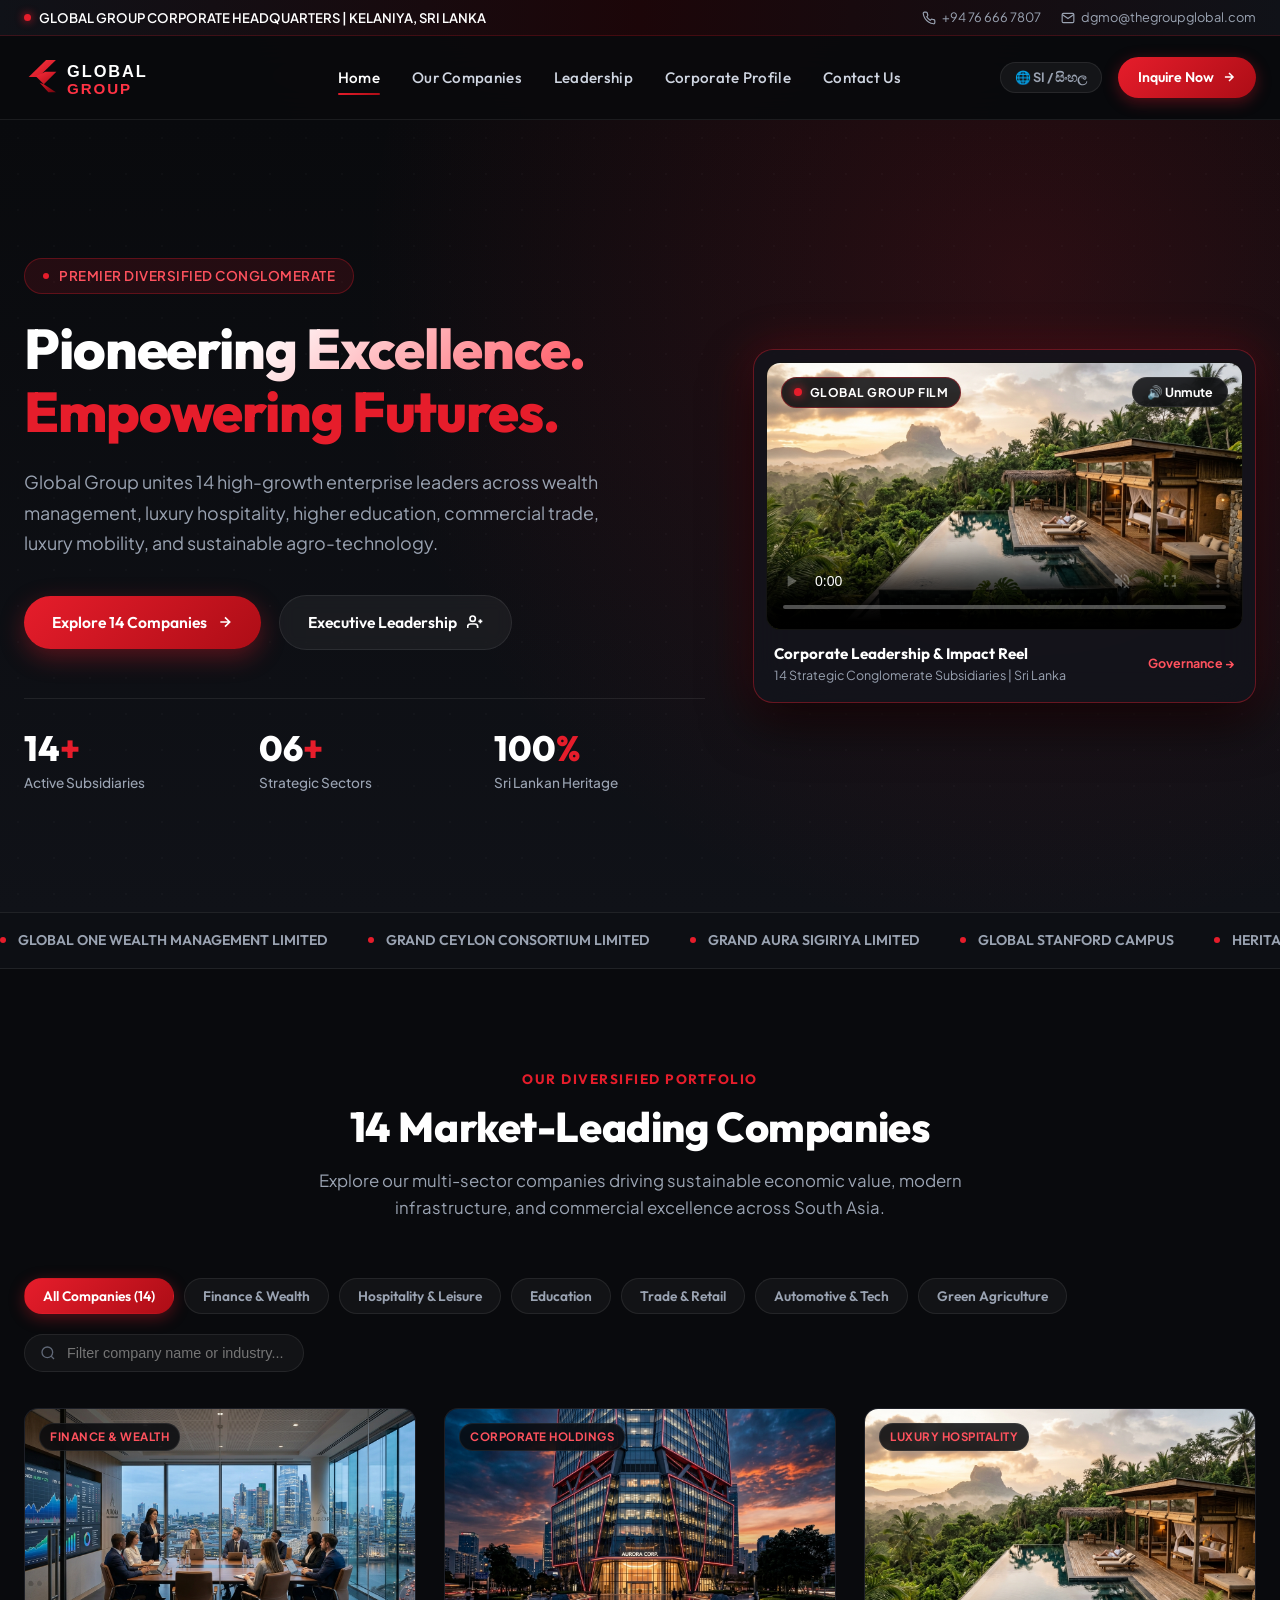
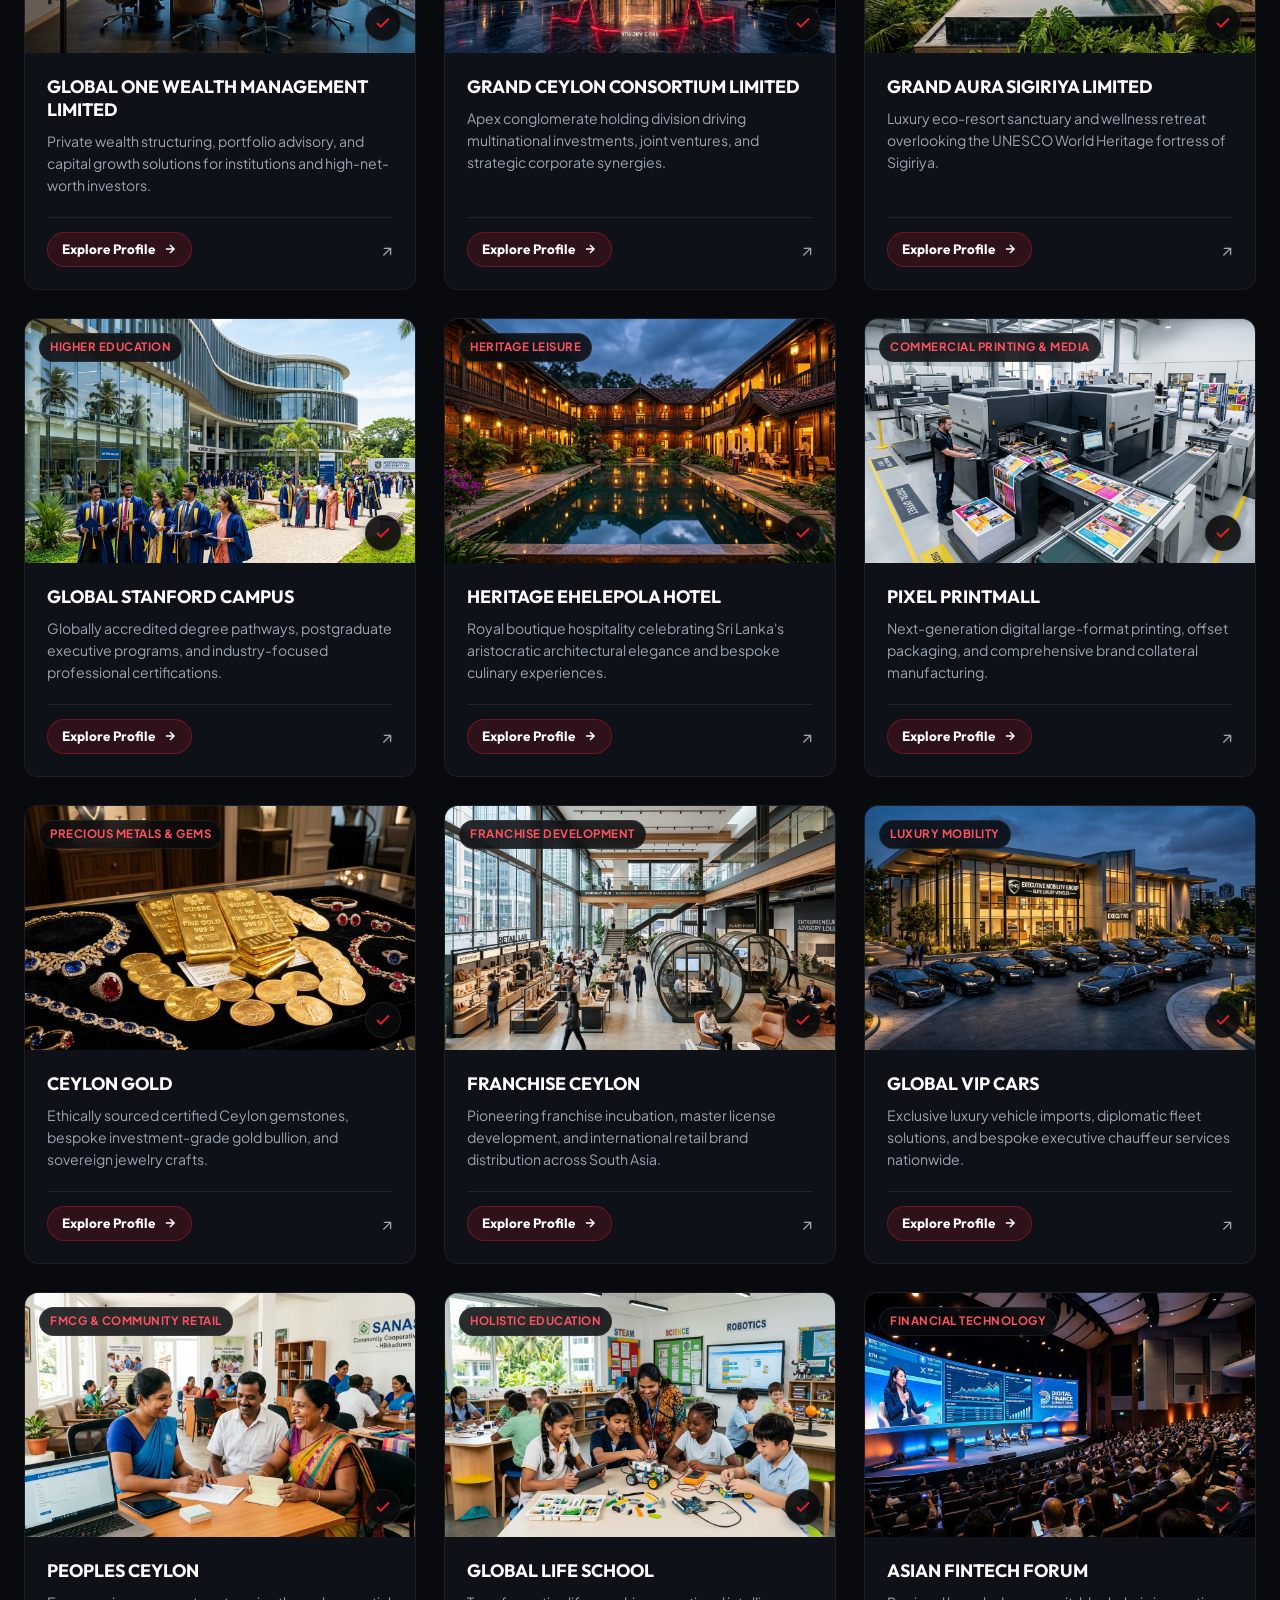
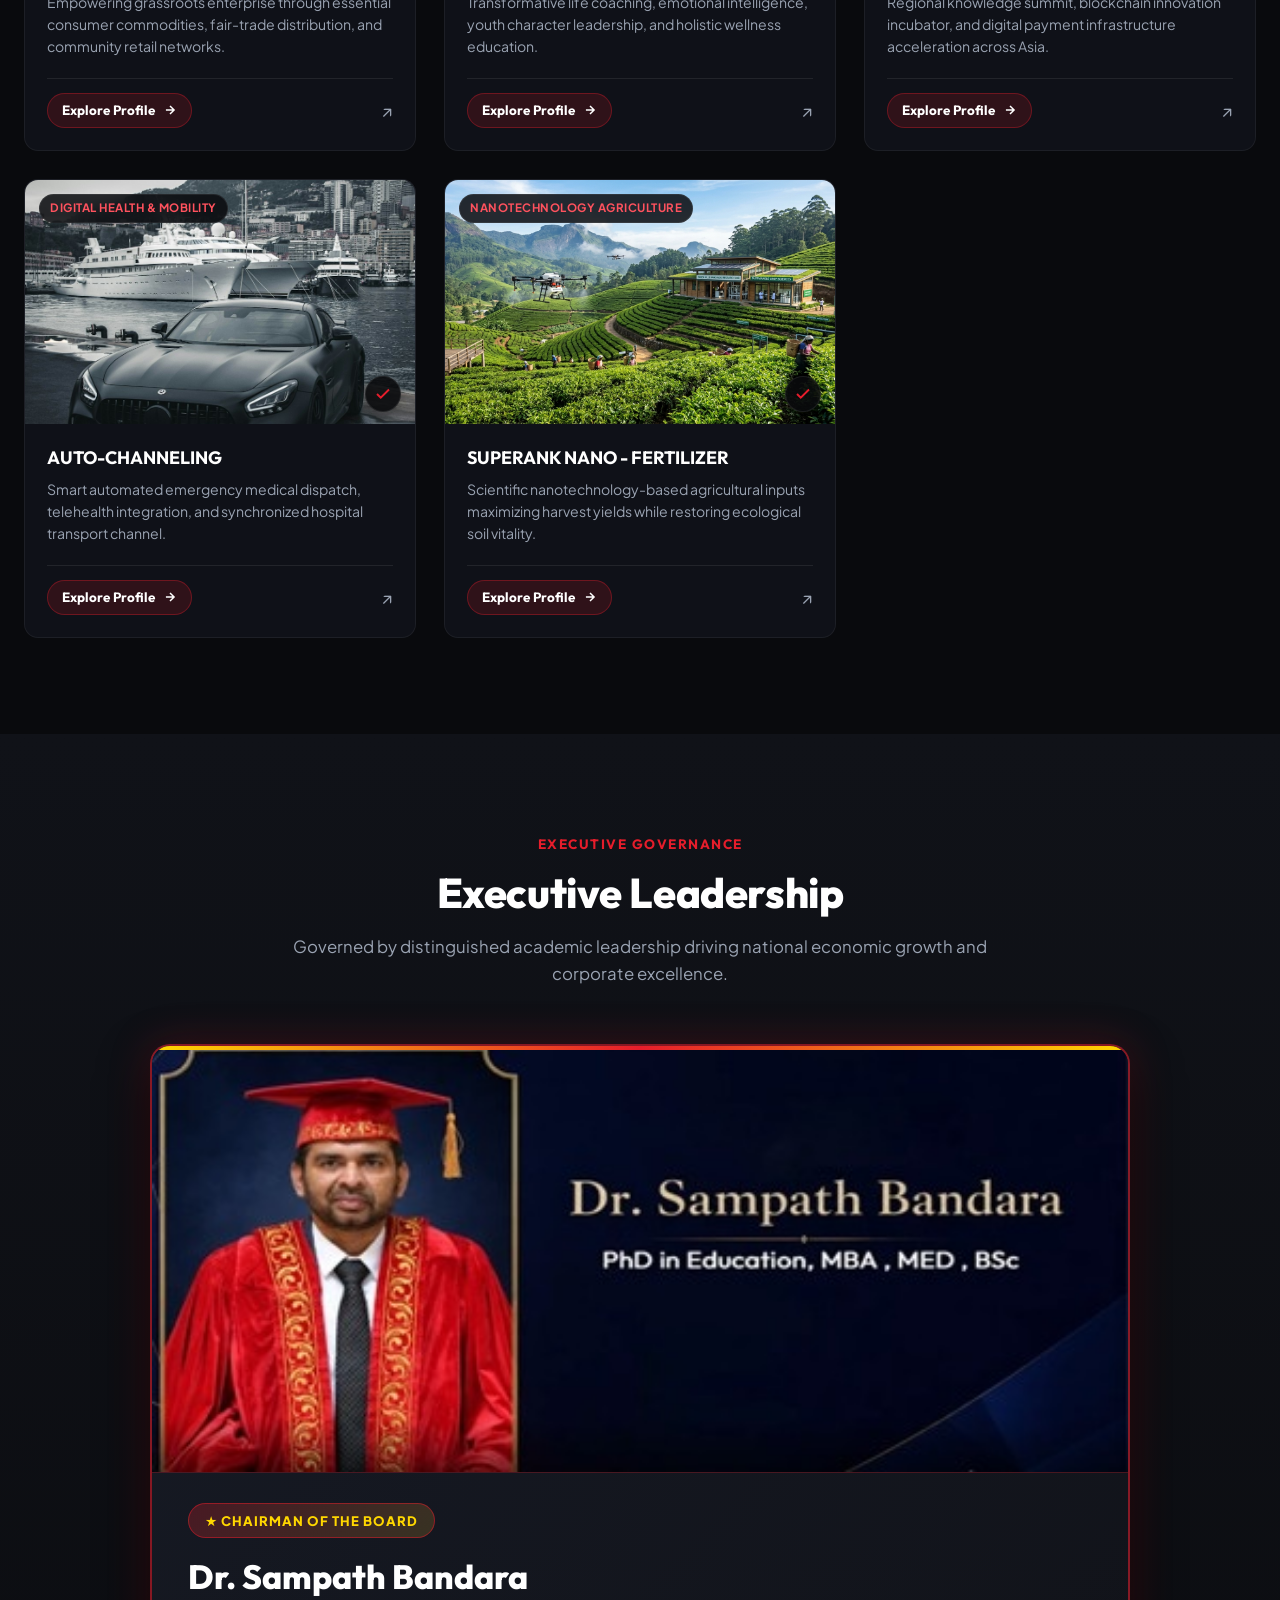
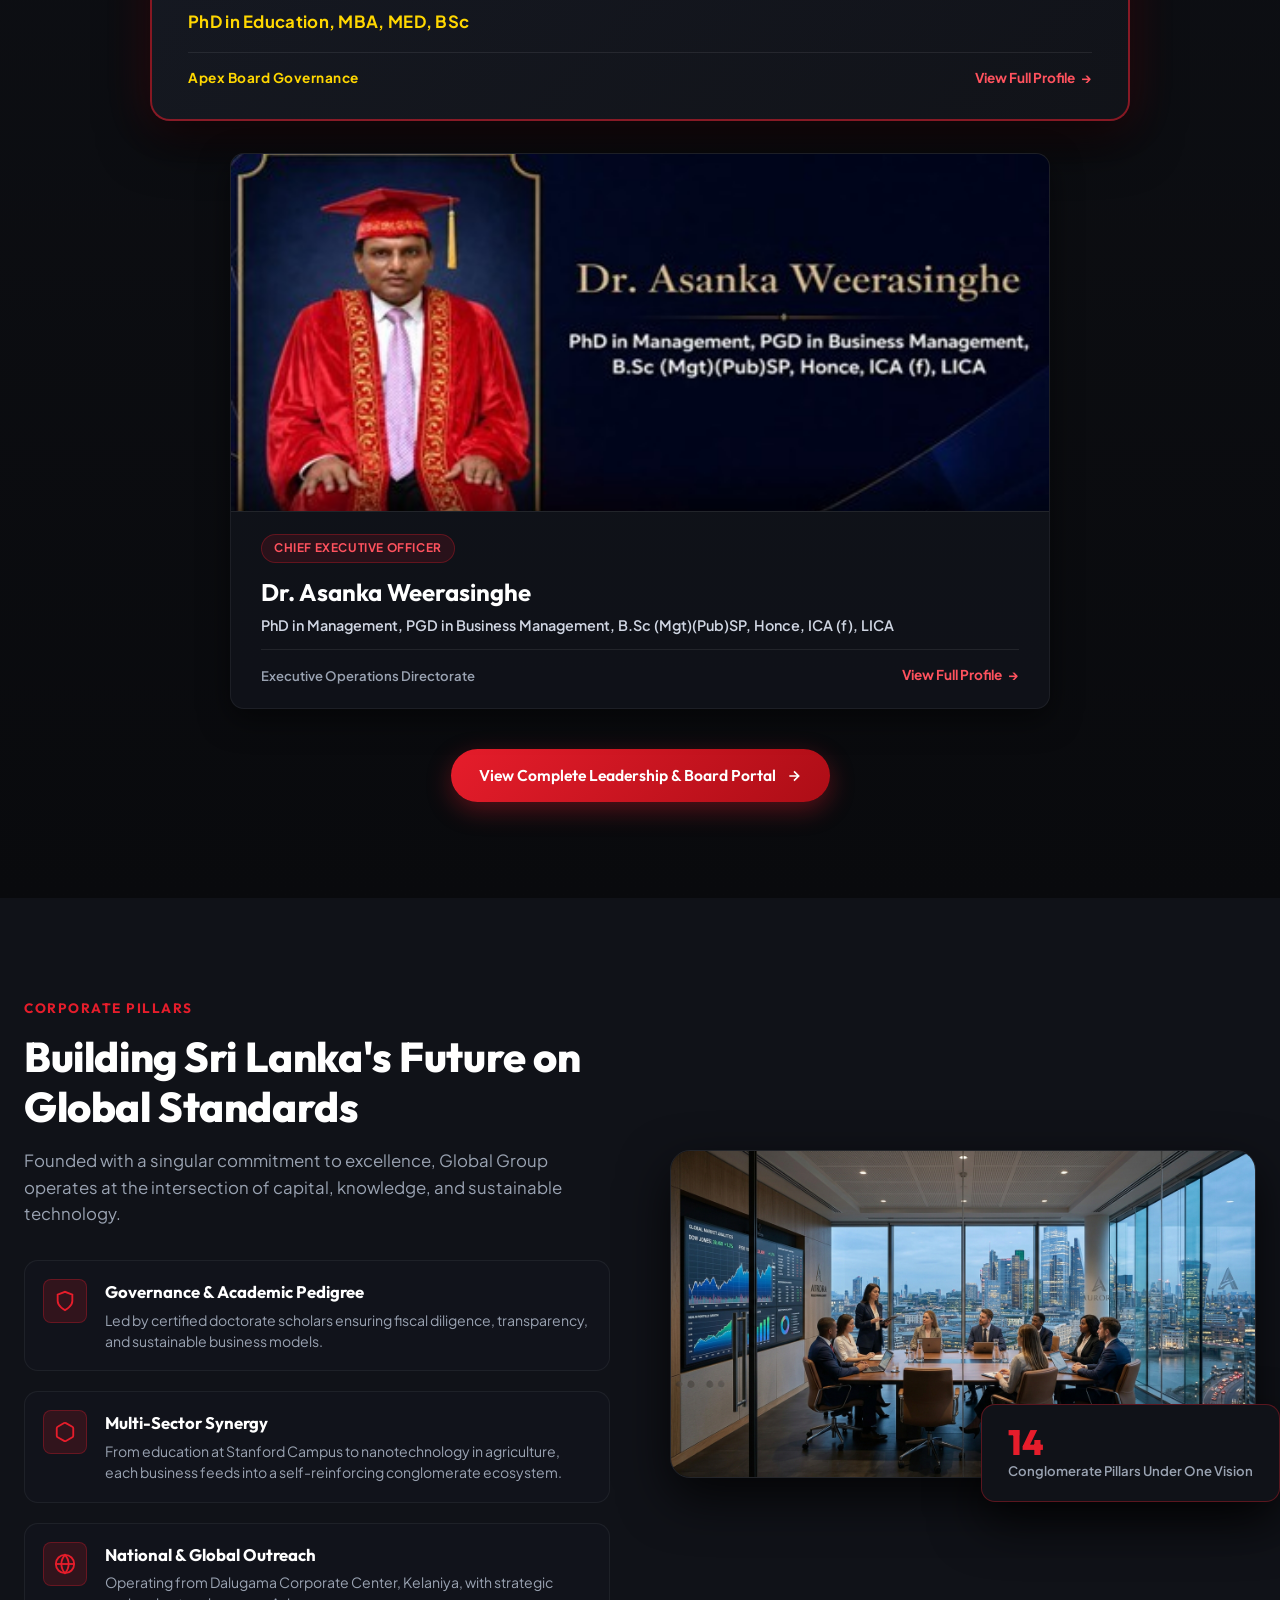
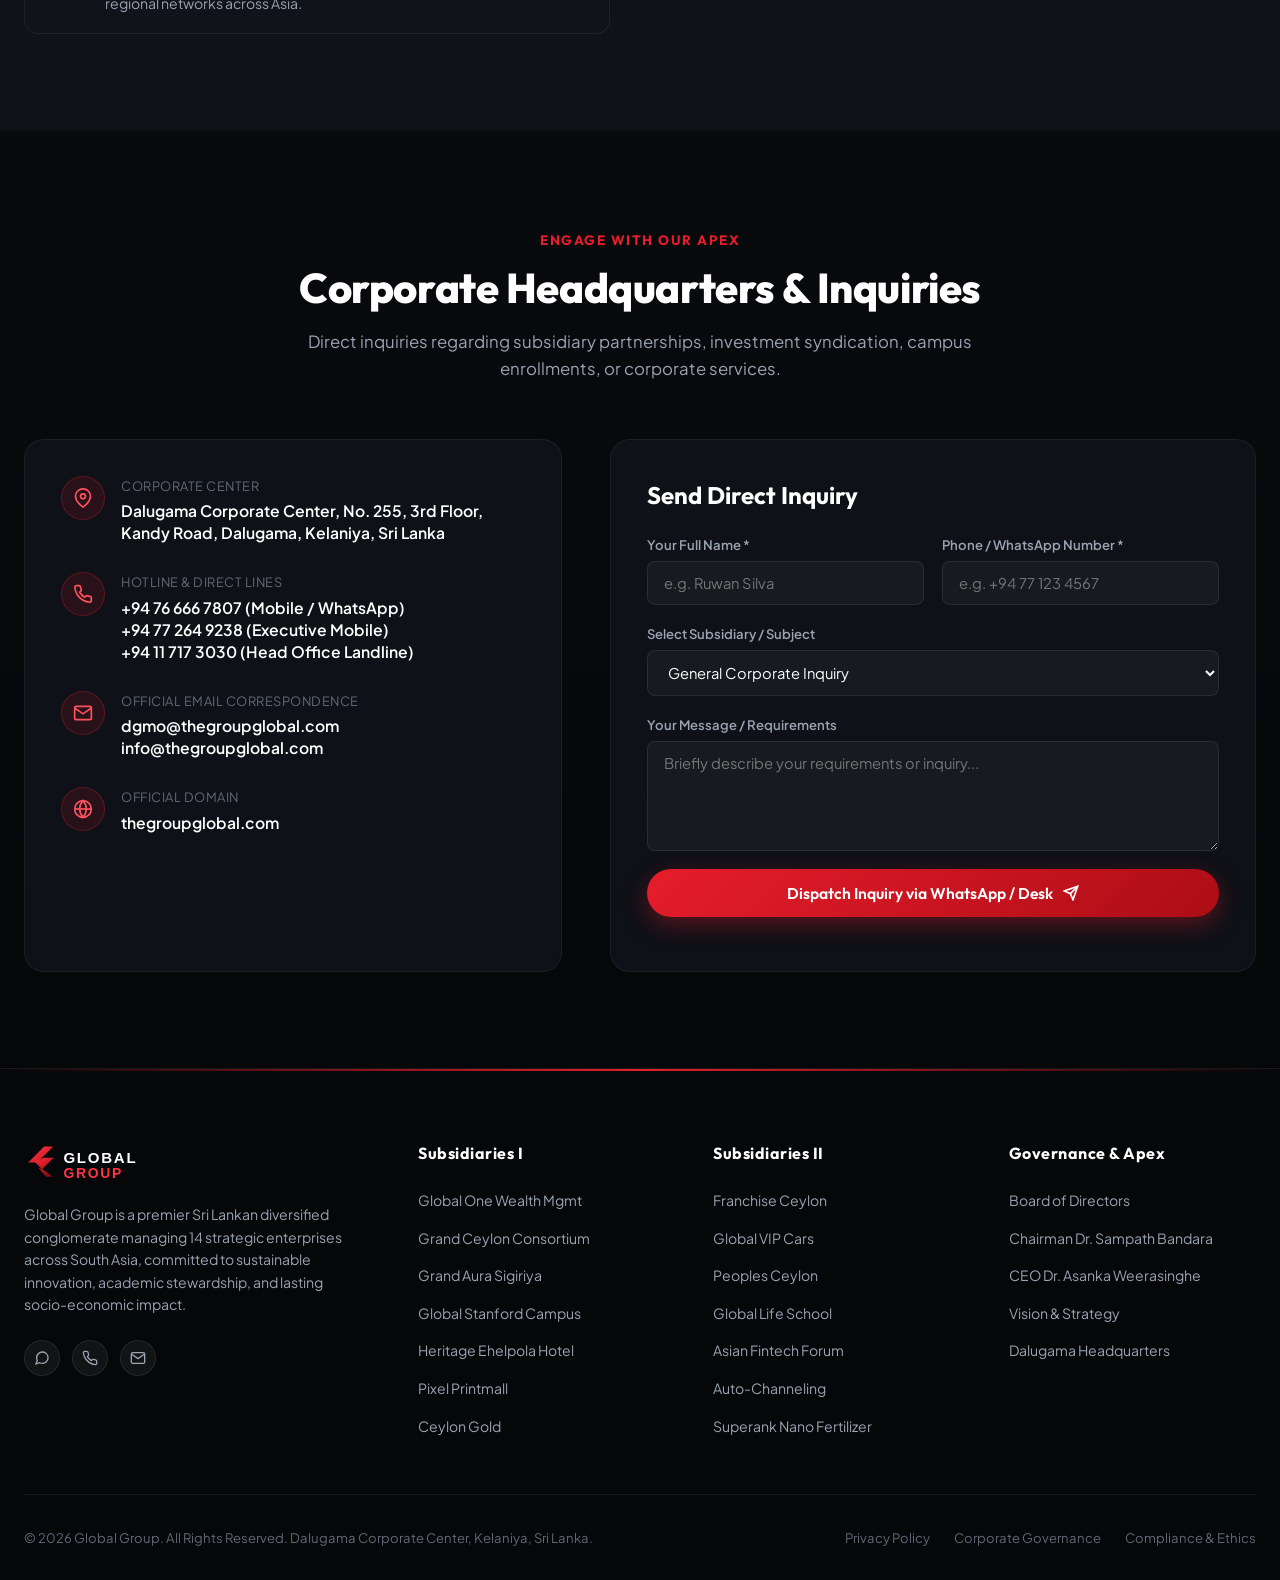
==== commit cb745a2d: "Update leadership hierarchy, remove extra details, and add hero video player" ====
--- a/index.html
+++ b/index.html
@@ -108,46 +108,30 @@
       </div>
 
       <div class="hero-visual">
-        <div class="hero-visual-card">
-          <div class="hero-visual-header">
-            <div class="hero-visual-brand">
-              <img src="assets/logo-icon.svg" alt="Global Group Icon" class="hero-visual-logo">
-              <div>
-                <div class="hero-visual-name">Global Group Apex</div>
-                <div class="hero-visual-tag">Holding Portfolio</div>
-              </div>
-            </div>
-            <span style="font-size: 0.75rem; color: var(--red-light); font-weight: 700; background: rgba(230,29,43,0.15); padding: 4px 10px; border-radius: 9999px;">EST. SRI LANKA</span>
-          </div>
-
-          <div class="hero-showcase-image-wrapper">
-            <img src="assets/companies/sigiriya-resort.jpg" alt="Grand Aura Sigiriya" class="hero-showcase-image">
-            <div class="hero-showcase-overlay">
-              <div>
-                <div class="hero-showcase-title">Grand Aura Sigiriya</div>
-                <div style="font-size: 0.75rem; color: #a1a9b8;">5-Star Eco Resort Destination</div>
-              </div>
-              <span class="hero-showcase-badge">Hospitality</span>
-            </div>
-          </div>
-
-          <div class="hero-visual-features">
-            <div class="feature-pill">
-              <span class="feature-icon-red">&#9670;</span>
-              <span>Wealth & Asset Mgmt</span>
-            </div>
-            <div class="feature-pill">
-              <span class="feature-icon-red">&#9670;</span>
-              <span>Global Stanford Campus</span>
-            </div>
-            <div class="feature-pill">
-              <span class="feature-icon-red">&#9670;</span>
-              <span>Diplomatic VIP Mobility</span>
-            </div>
-            <div class="feature-pill">
-              <span class="feature-icon-red">&#9670;</span>
-              <span>Nano Bio-Fertilizer</span>
-            </div>
+        <div class="hero-video-card">
+          <div class="hero-video-wrapper">
+            <video id="heroCorporateVideo" class="hero-video-element" autoplay loop muted playsinline preload="auto" controls poster="assets/companies/sigiriya-resort.jpg">
+              <source src="assets/videos/corporate-reel.mp4" type="video/mp4">
+              Your browser does not support HTML5 video.
+            </video>
+            <div class="hero-video-overlay-header">
+              <div class="hero-video-tag">
+                <span class="live-dot"></span>
+                <span>GLOBAL GROUP FILM</span>
+              </div>
+              <div class="hero-video-controls">
+                <button type="button" id="heroSoundToggleBtn" class="btn-video-audio" title="Toggle Sound">
+                  <span id="soundLabel">🔊 Unmute</span>
+                </button>
+              </div>
+            </div>
+          </div>
+          <div class="hero-video-footer">
+            <div>
+              <div class="hero-video-info-title">Corporate Leadership & Impact Reel</div>
+              <div class="hero-video-info-sub">14 Strategic Conglomerate Subsidiaries | Sri Lanka</div>
+            </div>
+            <a href="leadership.html" class="btn-profile-link" style="font-size: 0.78rem;">Governance &rarr;</a>
           </div>
         </div>
       </div>
@@ -232,52 +216,51 @@
     <div class="container">
       <div class="section-head">
         <span class="section-subtitle" data-en="EXECUTIVE GOVERNANCE" data-si="විධායක පාලනය">EXECUTIVE GOVERNANCE</span>
-        <h2 class="section-title" data-en="Guided by Visionary Leadership" data-si="දූරදර්ශී නායකත්වයේ මඟපෙන්වීම">Guided by Visionary Leadership</h2>
-        <p class="section-desc" data-en="Steered by distinguished academic doctorates and veteran institutional managers committed to corporate stewardship and nation-building." data-si="ආචාර්ය උපාධිධාරී ප්‍රවීණ විද්වතුන් සහ ව්‍යාපාරික නායකයින්ගේ මඟපෙන්වීම යටතේ ග්ලෝබල් සමූහය ඉදිරියට ගමන් කරයි.">
-          Steered by distinguished academic doctorates and veteran institutional managers committed to corporate stewardship and nation-building.
+        <h2 class="section-title" data-en="Executive Leadership" data-si="විධායක නායකත්වය">Executive Leadership</h2>
+        <p class="section-desc" data-en="Governed by distinguished academic leadership driving national economic growth and corporate excellence." data-si="ආචාර්ය උපාධිධාරී ප්‍රවීණ විද්වතුන්ගේ නායකත්වය යටතේ ග්ලෝබල් සමූහය ඉදිරියට ගමන් කරයි.">
+          Governed by distinguished academic leadership driving national economic growth and corporate excellence.
         </p>
       </div>
 
-      <div class="leadership-grid">
-        <!-- Chairman Card -->
-        <div class="leader-card">
+      <!-- Hierarchical Leadership Structure: Chairman (Apex / Larger) & CEO (Executive / Smaller) -->
+      <div class="leadership-hierarchy-container">
+        
+        <!-- 1. Chairman Card (Prominent Apex Leader - Larger & Featured) -->
+        <div class="leader-card-chairman" id="chairmanSpotlight">
           <img src="assets/leadership/dr-sampath-bandara-banner.jpg" alt="Dr. Sampath Bandara - Chairman" class="leader-banner-img">
           <div class="leader-body">
-            <span class="leader-role-badge">Chairman of the Board</span>
+            <span class="leader-role-badge-apex">
+              <span>★ CHAIRMAN OF THE BOARD</span>
+            </span>
             <h3 class="leader-name">Dr. Sampath Bandara</h3>
             <p class="leader-degrees">PhD in Education, MBA, MED, BSc</p>
-            <p class="leader-bio" data-en="Dr. Sampath Bandara provides the visionary governance that steers Global Group across multi-sector enterprises, blending academic rigor with strategic institutional leadership." data-si="ආචාර්ය සම්පත් බණ්ඩාර මහතා ග්ලෝබල් සමූහයේ සභාපතිවරයා ලෙස උපායමාර්ගික හා ආයතනික දැක්ම මෙහෙයවයි.">
-              Dr. Sampath Bandara provides the visionary governance that steers Global Group across multi-sector enterprises, blending academic rigor with strategic institutional leadership.
-            </p>
-            <div class="leader-card-footer">
-              <span class="leader-org">Board of Directors</span>
+            <div class="leader-card-footer-clean">
+              <span style="font-size: 0.85rem; font-weight: 700; color: #ffd700; letter-spacing: 0.5px;">Apex Board Governance</span>
               <a href="leadership.html#dr-sampath-bandara" class="btn-profile-link">
-                <span>View Full Executive Profile</span>
+                <span>View Full Profile</span>
                 <span>&rarr;</span>
               </a>
             </div>
           </div>
         </div>
 
-        <!-- CEO Card -->
-        <div class="leader-card">
+        <!-- 2. CEO Card (Subordinate Executive Level - Smaller & Streamlined) -->
+        <div class="leader-card-ceo" id="ceoSpotlight">
           <img src="assets/leadership/dr-asanka-weerasinghe-banner.jpg" alt="Dr. Asanka Weerasinghe - CEO" class="leader-banner-img">
           <div class="leader-body">
-            <span class="leader-role-badge">Chief Executive Officer</span>
+            <span class="leader-role-badge-exec">CHIEF EXECUTIVE OFFICER</span>
             <h3 class="leader-name">Dr. Asanka Weerasinghe</h3>
             <p class="leader-degrees">PhD in Management, PGD in Business Management, B.Sc (Mgt)(Pub)SP, Honce, ICA (f), LICA</p>
-            <p class="leader-bio" data-en="Dr. Asanka Weerasinghe champions operational execution, fiscal integrity, and strategic expansion across all 14 subsidiaries with extensive management and accounting credentials." data-si="ආචාර්ය අසංක වීරසිංහ මහතා ග්ලෝබල් සමූහයේ ප්‍රධාන විධායක නිලධාරී ලෙස සමූහයේ මෙහෙයුම් සහ මූල්‍ය වර්ධනය මෙහෙයවයි.">
-              Dr. Asanka Weerasinghe champions operational execution, fiscal integrity, and strategic expansion across all 14 subsidiaries with extensive management and accounting credentials.
-            </p>
-            <div class="leader-card-footer">
-              <span class="leader-org">Chief Executive Officer</span>
+            <div class="leader-card-footer-clean">
+              <span style="font-size: 0.82rem; font-weight: 600; color: var(--text-muted);">Executive Operations Directorate</span>
               <a href="leadership.html#dr-asanka-weerasinghe" class="btn-profile-link">
-                <span>View Full Executive Profile</span>
+                <span>View Full Profile</span>
                 <span>&rarr;</span>
               </a>
             </div>
           </div>
         </div>
+
       </div>
 
       <div class="leadership-more-cta">
--- a/styles.css
+++ b/styles.css
@@ -476,143 +476,130 @@
   font-weight: 500;
 }
 
-/* Hero Visual Showcase */
+/* Hero Cinema Video Showcase */
 .hero-visual {
   position: relative;
   display: flex;
   justify-content: center;
-}
-
-.hero-visual-card {
-  position: relative;
   width: 100%;
-  max-width: 480px;
+}
+
+.hero-video-card {
+  position: relative;
+  width: 100%;
+  max-width: 560px;
   background: var(--bg-card);
-  border: 1px solid var(--border-card);
+  border: 1px solid rgba(230, 29, 43, 0.4);
   border-radius: var(--radius-lg);
-  padding: 24px;
+  padding: 12px;
   backdrop-filter: blur(20px);
-  box-shadow: var(--shadow-lg), 0 0 40px rgba(230, 29, 43, 0.15);
+  box-shadow: var(--shadow-lg), 0 0 45px rgba(230, 29, 43, 0.25);
   overflow: hidden;
-}
-
-.hero-visual-card::before {
-  content: '';
-  position: absolute;
-  top: 0;
-  left: 0;
-  right: 0;
-  height: 3px;
-  background: var(--red-gradient);
-}
-
-.hero-visual-header {
-  display: flex;
-  align-items: center;
-  justify-content: space-between;
-  margin-bottom: 20px;
-}
-
-.hero-visual-brand {
-  display: flex;
-  align-items: center;
-  gap: 12px;
-}
-
-.hero-visual-logo {
-  width: 40px;
-  height: 40px;
-}
-
-.hero-visual-name {
-  font-family: var(--font-head);
-  font-size: 1.1rem;
-  font-weight: 700;
-  color: #ffffff;
-}
-
-.hero-visual-tag {
-  font-size: 0.72rem;
-  text-transform: uppercase;
-  color: var(--text-muted);
-  letter-spacing: 0.5px;
-}
-
-.hero-showcase-image-wrapper {
-  position: relative;
+  transition: transform var(--transition-normal), border-color var(--transition-normal);
+}
+
+.hero-video-card:hover {
+  border-color: var(--red-primary);
+  transform: translateY(-4px);
+  box-shadow: var(--shadow-lg), 0 0 60px rgba(230, 29, 43, 0.35);
+}
+
+.hero-video-wrapper {
+  position: relative;
+  width: 100%;
   border-radius: var(--radius-md);
   overflow: hidden;
-  aspect-ratio: 16/10;
-  margin-bottom: 18px;
+  aspect-ratio: 16/9;
+  background: #000000;
   border: 1px solid var(--border-light);
 }
 
-.hero-showcase-image {
+.hero-video-element {
   width: 100%;
   height: 100%;
   object-fit: cover;
-  transition: transform var(--transition-slow);
-}
-
-.hero-visual-card:hover .hero-showcase-image {
+  display: block;
+}
+
+.hero-video-overlay-header {
+  position: absolute;
+  top: 14px;
+  left: 14px;
+  right: 14px;
+  display: flex;
+  align-items: center;
+  justify-content: space-between;
+  pointer-events: none;
+  z-index: 5;
+}
+
+.hero-video-tag {
+  display: inline-flex;
+  align-items: center;
+  gap: 8px;
+  padding: 5px 12px;
+  background: rgba(9, 10, 13, 0.85);
+  backdrop-filter: blur(8px);
+  border: 1px solid rgba(230, 29, 43, 0.4);
+  border-radius: var(--radius-full);
+  font-size: 0.75rem;
+  font-weight: 700;
+  color: #ffffff;
+  letter-spacing: 0.5px;
+}
+
+.hero-video-tag .live-dot {
+  width: 8px;
+  height: 8px;
+  border-radius: 50%;
+  background: var(--red-primary);
+  box-shadow: 0 0 10px var(--red-primary);
+  animation: pulseDot 1.5s infinite;
+}
+
+.hero-video-controls {
+  pointer-events: auto;
+}
+
+.btn-video-audio {
+  display: inline-flex;
+  align-items: center;
+  gap: 6px;
+  padding: 6px 14px;
+  background: rgba(9, 10, 13, 0.85);
+  border: 1px solid var(--border-light);
+  border-radius: var(--radius-full);
+  color: #ffffff;
+  font-size: 0.78rem;
+  font-weight: 700;
+  cursor: pointer;
+  backdrop-filter: blur(8px);
+  transition: all var(--transition-fast);
+}
+
+.btn-video-audio:hover {
+  background: var(--red-primary);
+  border-color: var(--red-primary);
   transform: scale(1.05);
 }
 
-.hero-showcase-overlay {
-  position: absolute;
-  bottom: 0;
-  left: 0;
-  right: 0;
-  padding: 16px;
-  background: linear-gradient(180deg, transparent 0%, rgba(9, 10, 13, 0.9) 100%);
+.hero-video-footer {
   display: flex;
   align-items: center;
   justify-content: space-between;
-}
-
-.hero-showcase-title {
+  padding: 12px 8px 4px;
+}
+
+.hero-video-info-title {
+  font-family: var(--font-head);
   font-size: 0.95rem;
   font-weight: 700;
   color: #ffffff;
 }
 
-.hero-showcase-badge {
-  font-size: 0.75rem;
-  padding: 3px 8px;
-  border-radius: var(--radius-full);
-  background: rgba(230, 29, 43, 0.8);
-  color: #ffffff;
-  font-weight: 600;
-}
-
-.hero-visual-features {
-  display: grid;
-  grid-template-columns: repeat(2, 1fr);
-  gap: 12px;
-}
-
-.feature-pill {
-  display: flex;
-  align-items: center;
-  gap: 10px;
-  padding: 10px 14px;
-  background: rgba(255, 255, 255, 0.03);
-  border: 1px solid var(--border-light);
-  border-radius: var(--radius-sm);
-  font-size: 0.82rem;
-  color: var(--text-muted);
-  transition: all var(--transition-fast);
-}
-
-.feature-pill:hover {
-  background: rgba(230, 29, 43, 0.08);
-  border-color: rgba(230, 29, 43, 0.3);
-  color: #ffffff;
-}
-
-.feature-icon-red {
-  color: var(--red-primary);
-  font-size: 1.1rem;
+.hero-video-info-sub {
+  font-size: 0.78rem;
+  color: var(--text-muted);
 }
 
 /* Floating Subsidiary Ticker Marquee */
@@ -709,95 +696,165 @@
   line-height: 1.6;
 }
 
-/* ==================== LEADERSHIP SPOTLIGHT (ON INDEX) ==================== */
+/* ==================== HIERARCHICAL LEADERSHIP SECTION ==================== */
 .leadership-spotlight-section {
   background: linear-gradient(180deg, var(--bg-secondary) 0%, var(--bg-primary) 100%);
   position: relative;
 }
 
-.leadership-grid {
-  display: grid;
-  grid-template-columns: repeat(2, 1fr);
+.leadership-hierarchy-container {
+  max-width: 980px;
+  margin: 0 auto 40px;
+  display: flex;
+  flex-direction: column;
   gap: 32px;
-  max-width: 1040px;
-  margin: 0 auto 40px;
-}
-
-.leader-card {
-  position: relative;
-  background: var(--bg-card);
-  border: 1px solid var(--border-card);
+}
+
+/* 1. Chairman Card (Prominent Apex Leader - Larger & Featured) */
+.leader-card-chairman {
+  position: relative;
+  background: linear-gradient(135deg, rgba(24, 28, 38, 0.95) 0%, rgba(18, 20, 26, 0.95) 100%);
+  border: 2px solid rgba(230, 29, 43, 0.55);
   border-radius: var(--radius-lg);
   overflow: hidden;
-  backdrop-filter: blur(16px);
+  box-shadow: var(--shadow-lg), 0 0 40px rgba(230, 29, 43, 0.25);
   transition: all var(--transition-normal);
-  display: flex;
-  flex-direction: column;
-}
-
-.leader-card::before {
+}
+
+.leader-card-chairman::before {
   content: '';
   position: absolute;
   top: 0;
   left: 0;
   right: 0;
-  height: 3px;
-  background: var(--red-gradient);
-  opacity: 0;
-  transition: opacity var(--transition-fast);
-}
-
-.leader-card:hover {
-  transform: translateY(-6px);
+  height: 4px;
+  background: linear-gradient(90deg, #ffd700 0%, #e61d2b 50%, #ffd700 100%);
+}
+
+.leader-card-chairman:hover {
+  transform: translateY(-4px);
+  border-color: var(--red-light);
+  box-shadow: var(--shadow-lg), 0 0 50px rgba(230, 29, 43, 0.35);
+}
+
+.leader-card-chairman .leader-banner-img {
+  width: 100%;
+  aspect-ratio: 16/7;
+  object-fit: cover;
+  border-bottom: 1px solid rgba(230, 29, 43, 0.25);
+}
+
+.leader-card-chairman .leader-body {
+  padding: 30px 36px;
+  display: flex;
+  flex-direction: column;
+}
+
+.leader-role-badge-apex {
+  display: inline-flex;
+  align-items: center;
+  gap: 8px;
+  align-self: flex-start;
+  padding: 6px 16px;
+  background: linear-gradient(135deg, rgba(230, 29, 43, 0.25) 0%, rgba(200, 160, 50, 0.2) 100%);
+  border: 1px solid rgba(230, 29, 43, 0.5);
+  border-radius: var(--radius-full);
+  font-size: 0.82rem;
+  font-weight: 800;
+  text-transform: uppercase;
+  letter-spacing: 1px;
+  color: #ffd700;
+  margin-bottom: 12px;
+}
+
+.leader-card-chairman .leader-name {
+  font-family: var(--font-head);
+  font-size: 2.1rem;
+  font-weight: 800;
+  color: #ffffff;
+  margin-bottom: 6px;
+}
+
+.leader-card-chairman .leader-degrees {
+  font-size: 1.05rem;
+  font-weight: 700;
+  color: #ffd700;
+  margin-bottom: 16px;
+  letter-spacing: 0.3px;
+}
+
+/* 2. CEO Card (Subordinate Executive Level - Smaller & Streamlined) */
+.leader-card-ceo {
+  position: relative;
+  background: var(--bg-card);
+  border: 1px solid var(--border-card);
+  border-radius: var(--radius-md);
+  overflow: hidden;
+  max-width: 820px;
+  margin: 0 auto;
+  width: 100%;
+  box-shadow: var(--shadow-md);
+  transition: all var(--transition-normal);
+}
+
+.leader-card-ceo:hover {
+  transform: translateY(-3px);
   border-color: rgba(230, 29, 43, 0.4);
-  box-shadow: var(--shadow-lg), 0 0 30px rgba(230, 29, 43, 0.15);
-}
-
-.leader-card:hover::before {
-  opacity: 1;
-}
-
-.leader-banner-img {
+  box-shadow: var(--shadow-lg), 0 0 25px rgba(230, 29, 43, 0.15);
+}
+
+.leader-card-ceo .leader-banner-img {
   width: 100%;
-  aspect-ratio: 16/8;
+  aspect-ratio: 16/7;
   object-fit: cover;
   border-bottom: 1px solid var(--border-light);
 }
 
-.leader-body {
-  padding: 28px;
-  flex-grow: 1;
+.leader-card-ceo .leader-body {
+  padding: 22px 30px;
   display: flex;
   flex-direction: column;
 }
 
-.leader-role-badge {
+.leader-role-badge-exec {
   display: inline-block;
   align-self: flex-start;
   padding: 4px 12px;
-  background: rgba(230, 29, 43, 0.15);
-  border: 1px solid rgba(230, 29, 43, 0.35);
+  background: rgba(230, 29, 43, 0.12);
+  border: 1px solid rgba(230, 29, 43, 0.3);
   border-radius: var(--radius-full);
-  font-size: 0.75rem;
+  font-size: 0.74rem;
   font-weight: 700;
   text-transform: uppercase;
-  letter-spacing: 0.8px;
+  letter-spacing: 0.6px;
   color: var(--red-light);
+  margin-bottom: 10px;
+}
+
+.leader-card-ceo .leader-name {
+  font-family: var(--font-head);
+  font-size: 1.5rem;
+  font-weight: 700;
+  color: #ffffff;
+  margin-bottom: 4px;
+}
+
+.leader-card-ceo .leader-degrees {
+  font-size: 0.9rem;
+  font-weight: 600;
+  color: #cfd5e2;
   margin-bottom: 14px;
-}
-
-.leader-name {
-  font-family: var(--font-head);
-  font-size: 1.6rem;
-  font-weight: 700;
-  color: #ffffff;
-  margin-bottom: 6px;
-}
-
-.leader-degrees {
-  font-size: 0.88rem;
-  font-weight: 600;
-  color: #d1d8e6;
+  line-height: 1.4;
+}
+
+.leader-card-footer-clean {
+  display: flex;
+  align-items: center;
+  justify-content: space-between;
+  padding-top: 14px;
+  border-top: 1px solid var(--border-light);
+}
+
   margin-bottom: 16px;
   line-height: 1.4;
 }
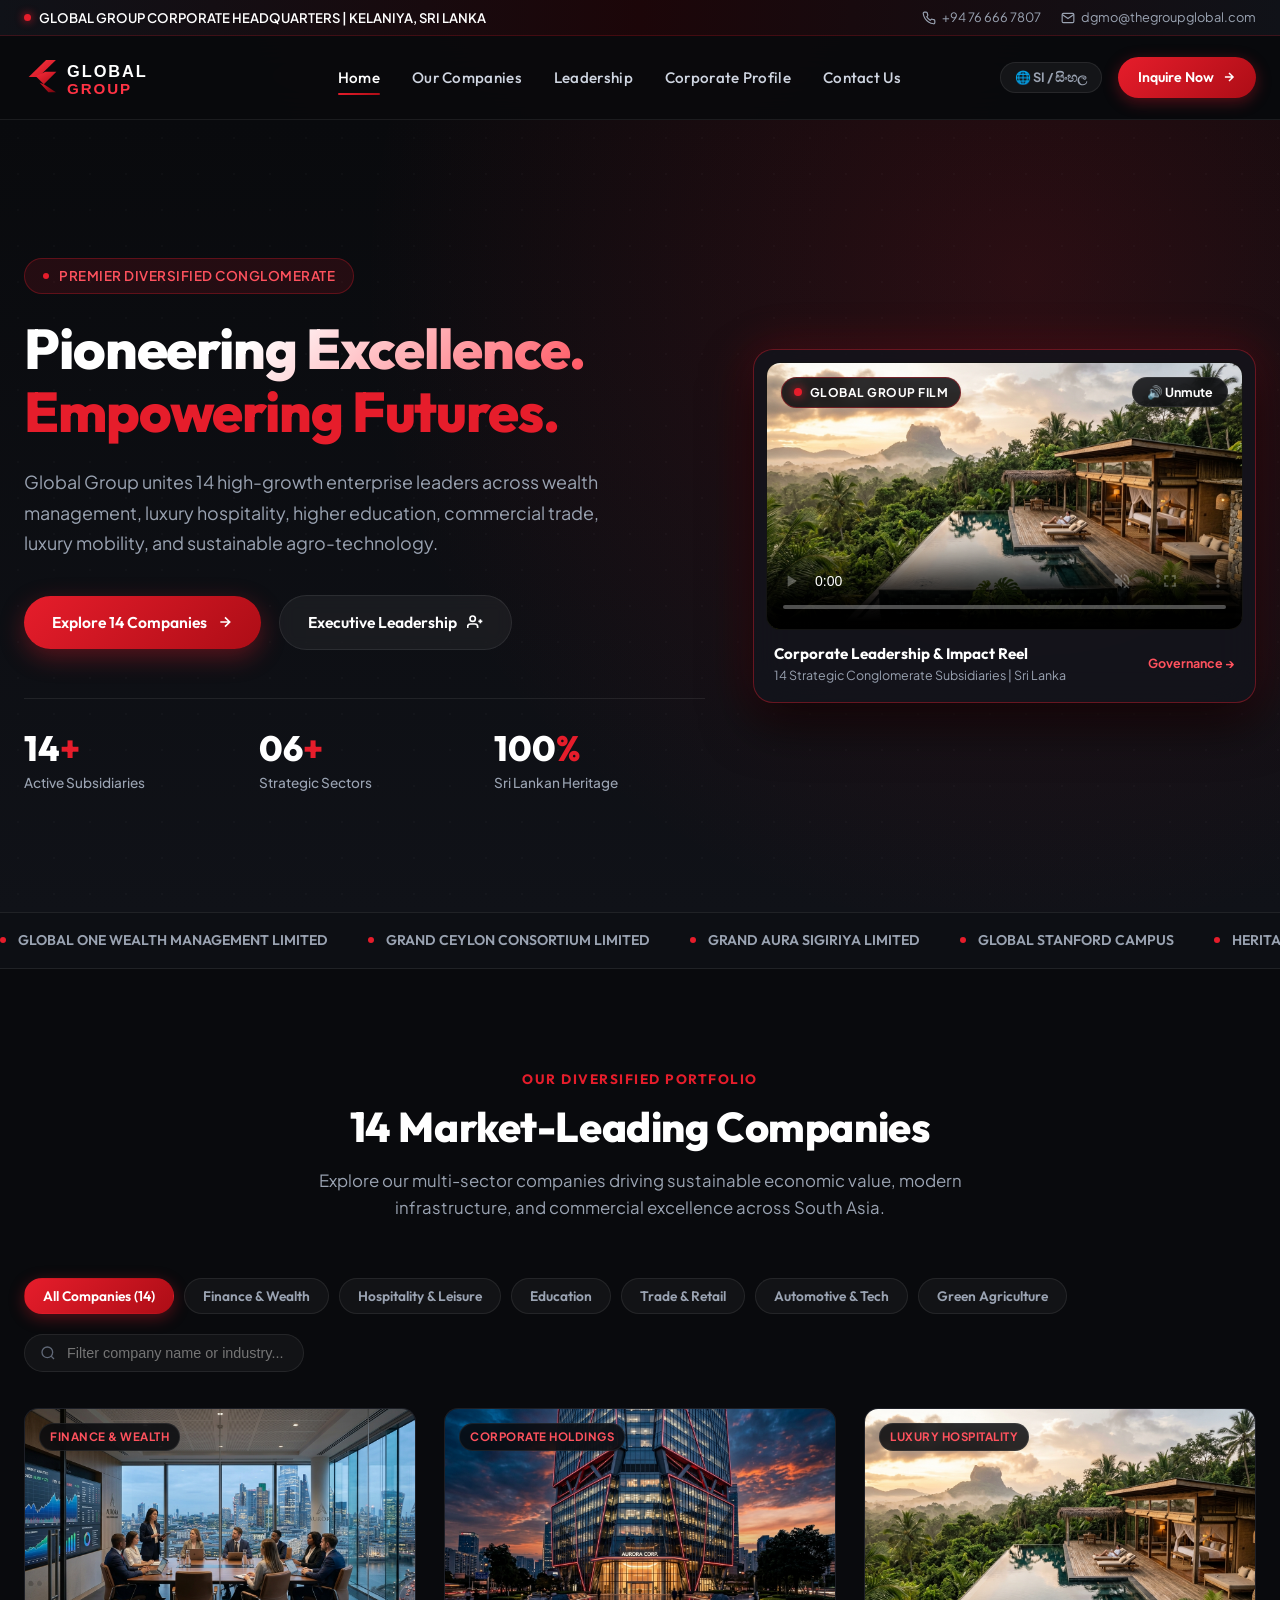
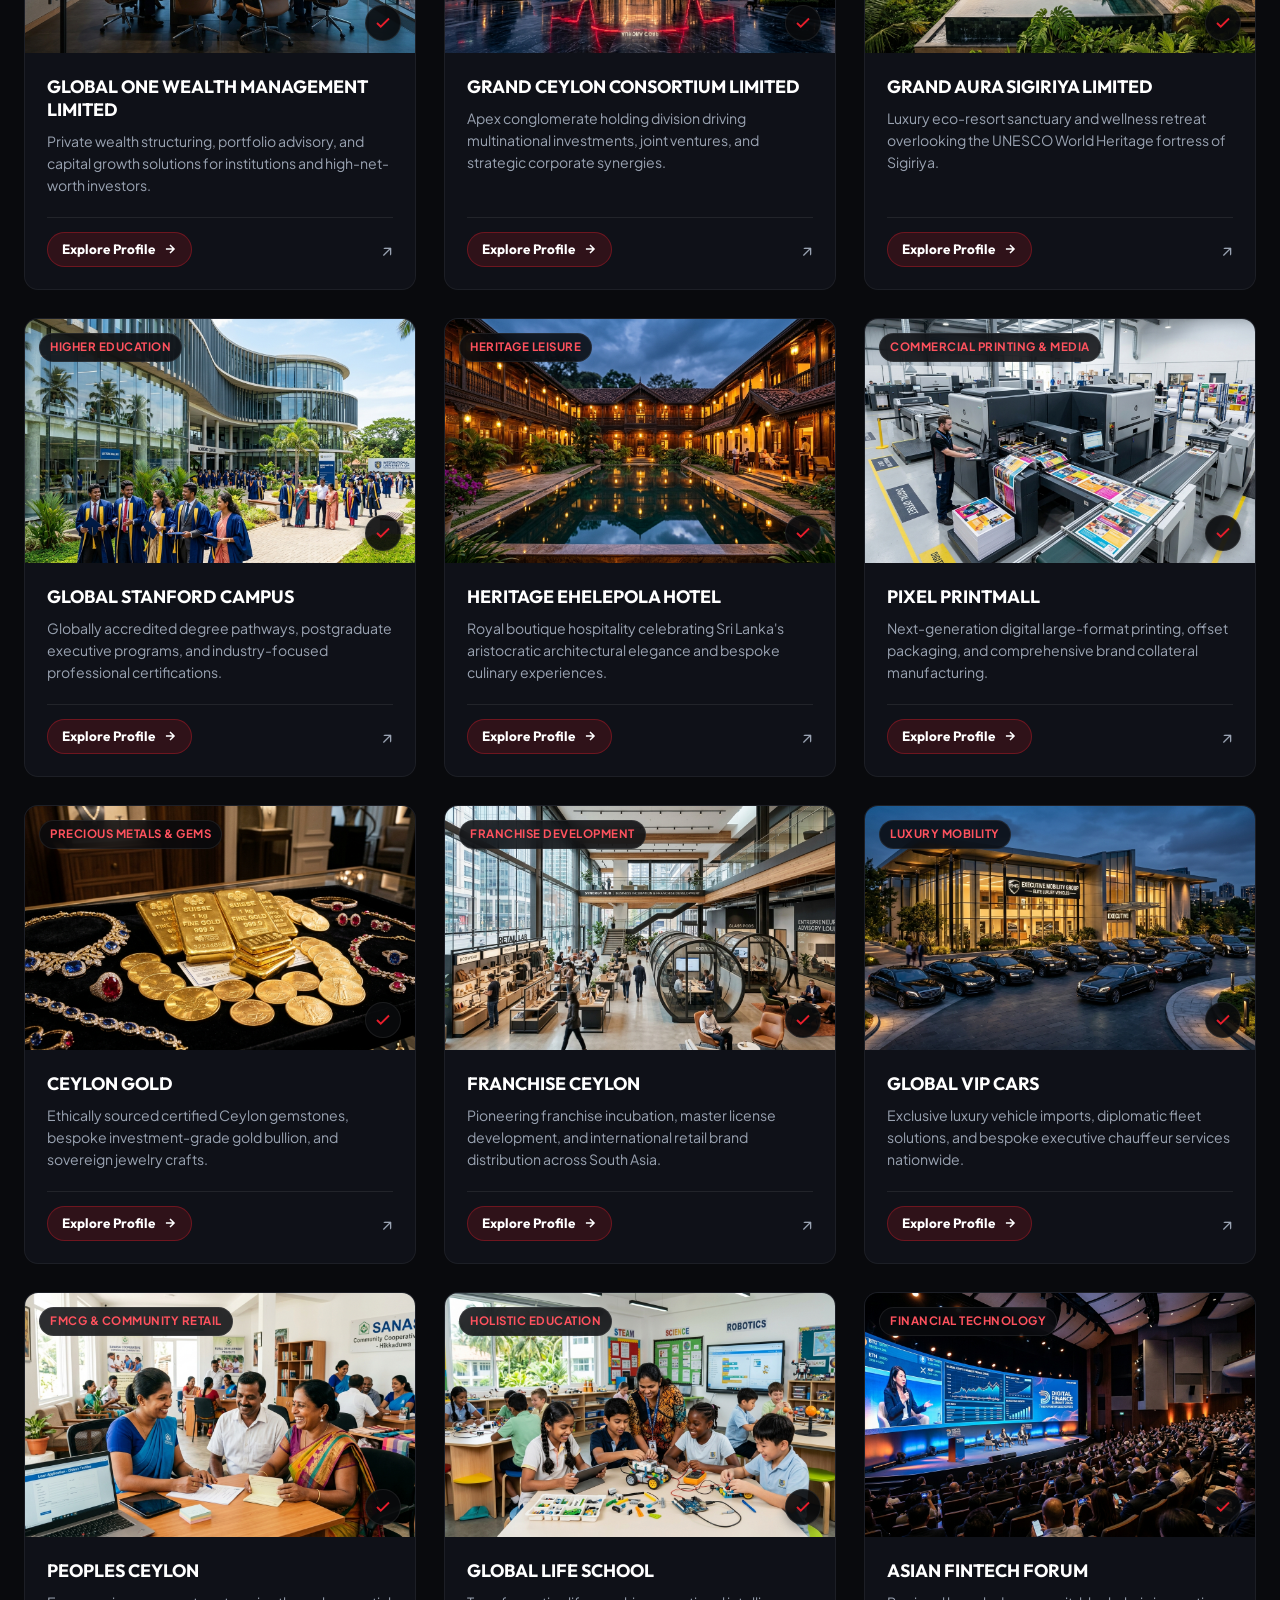
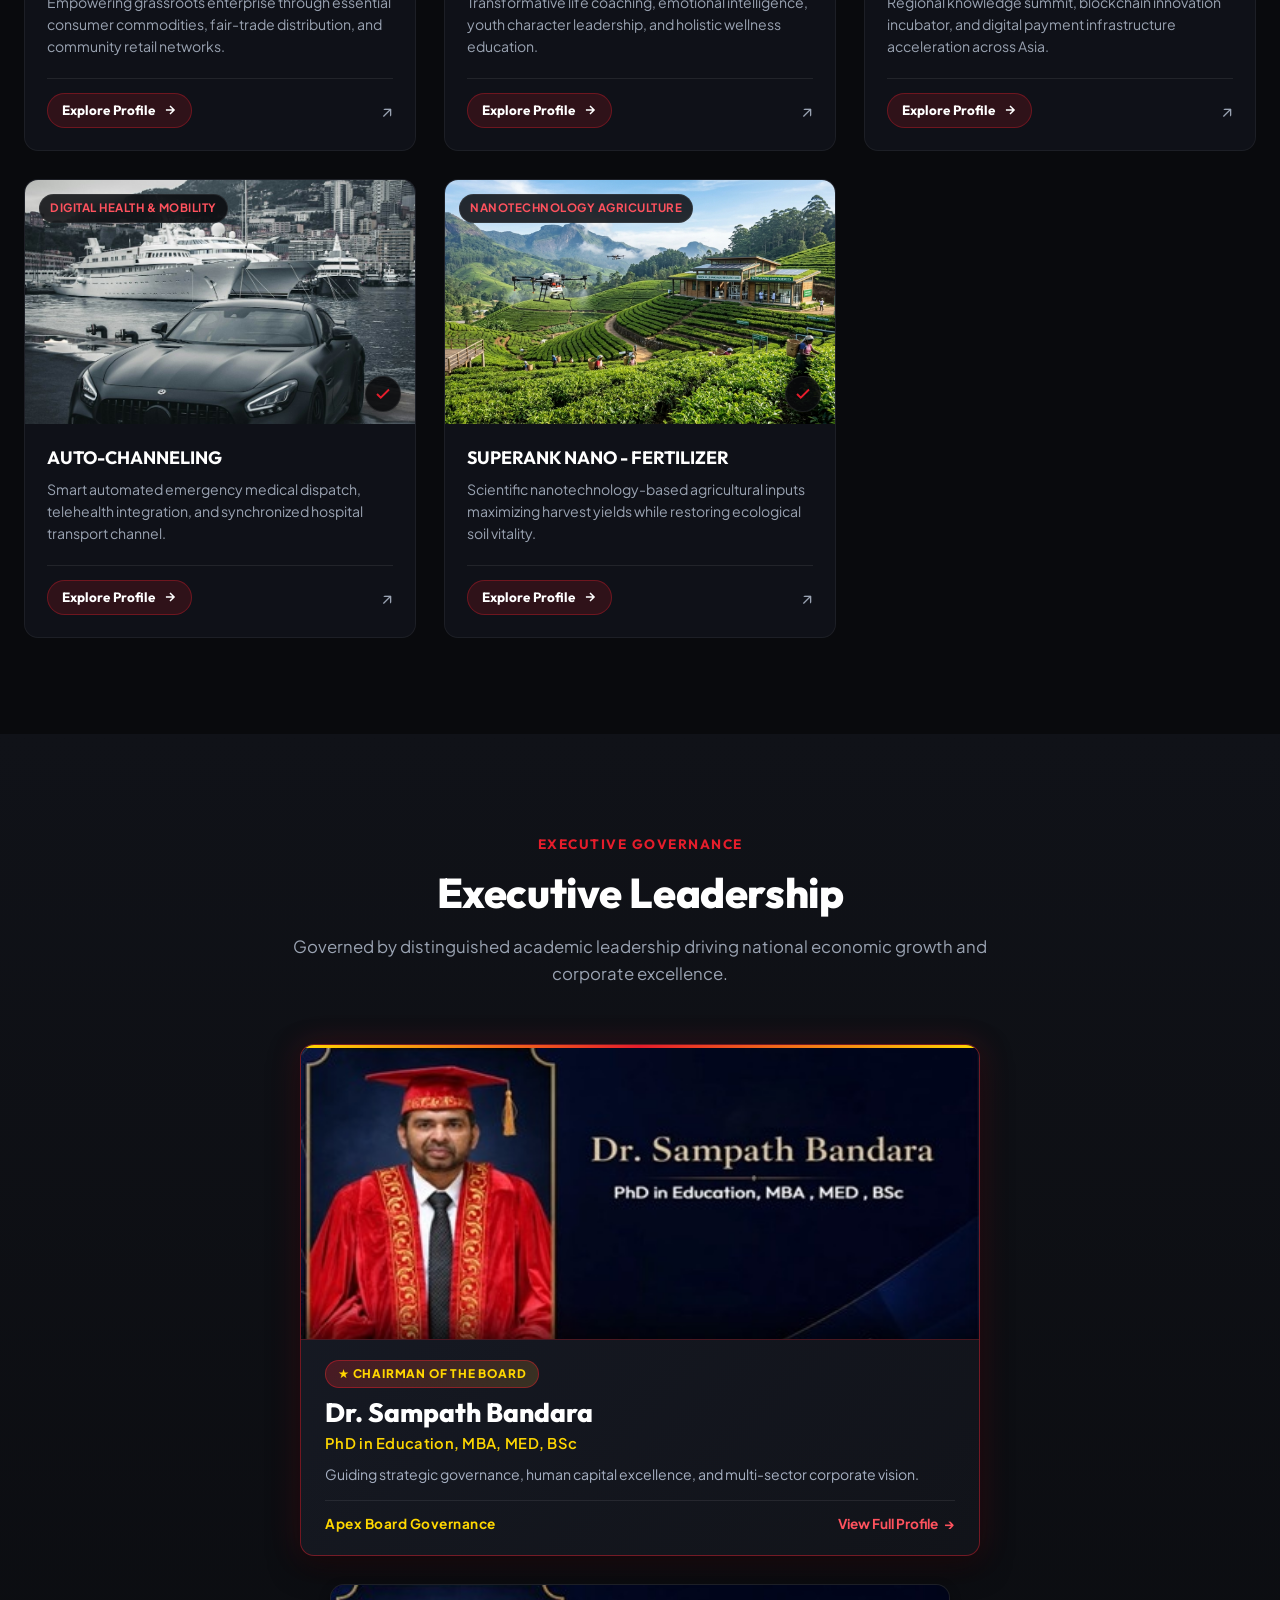
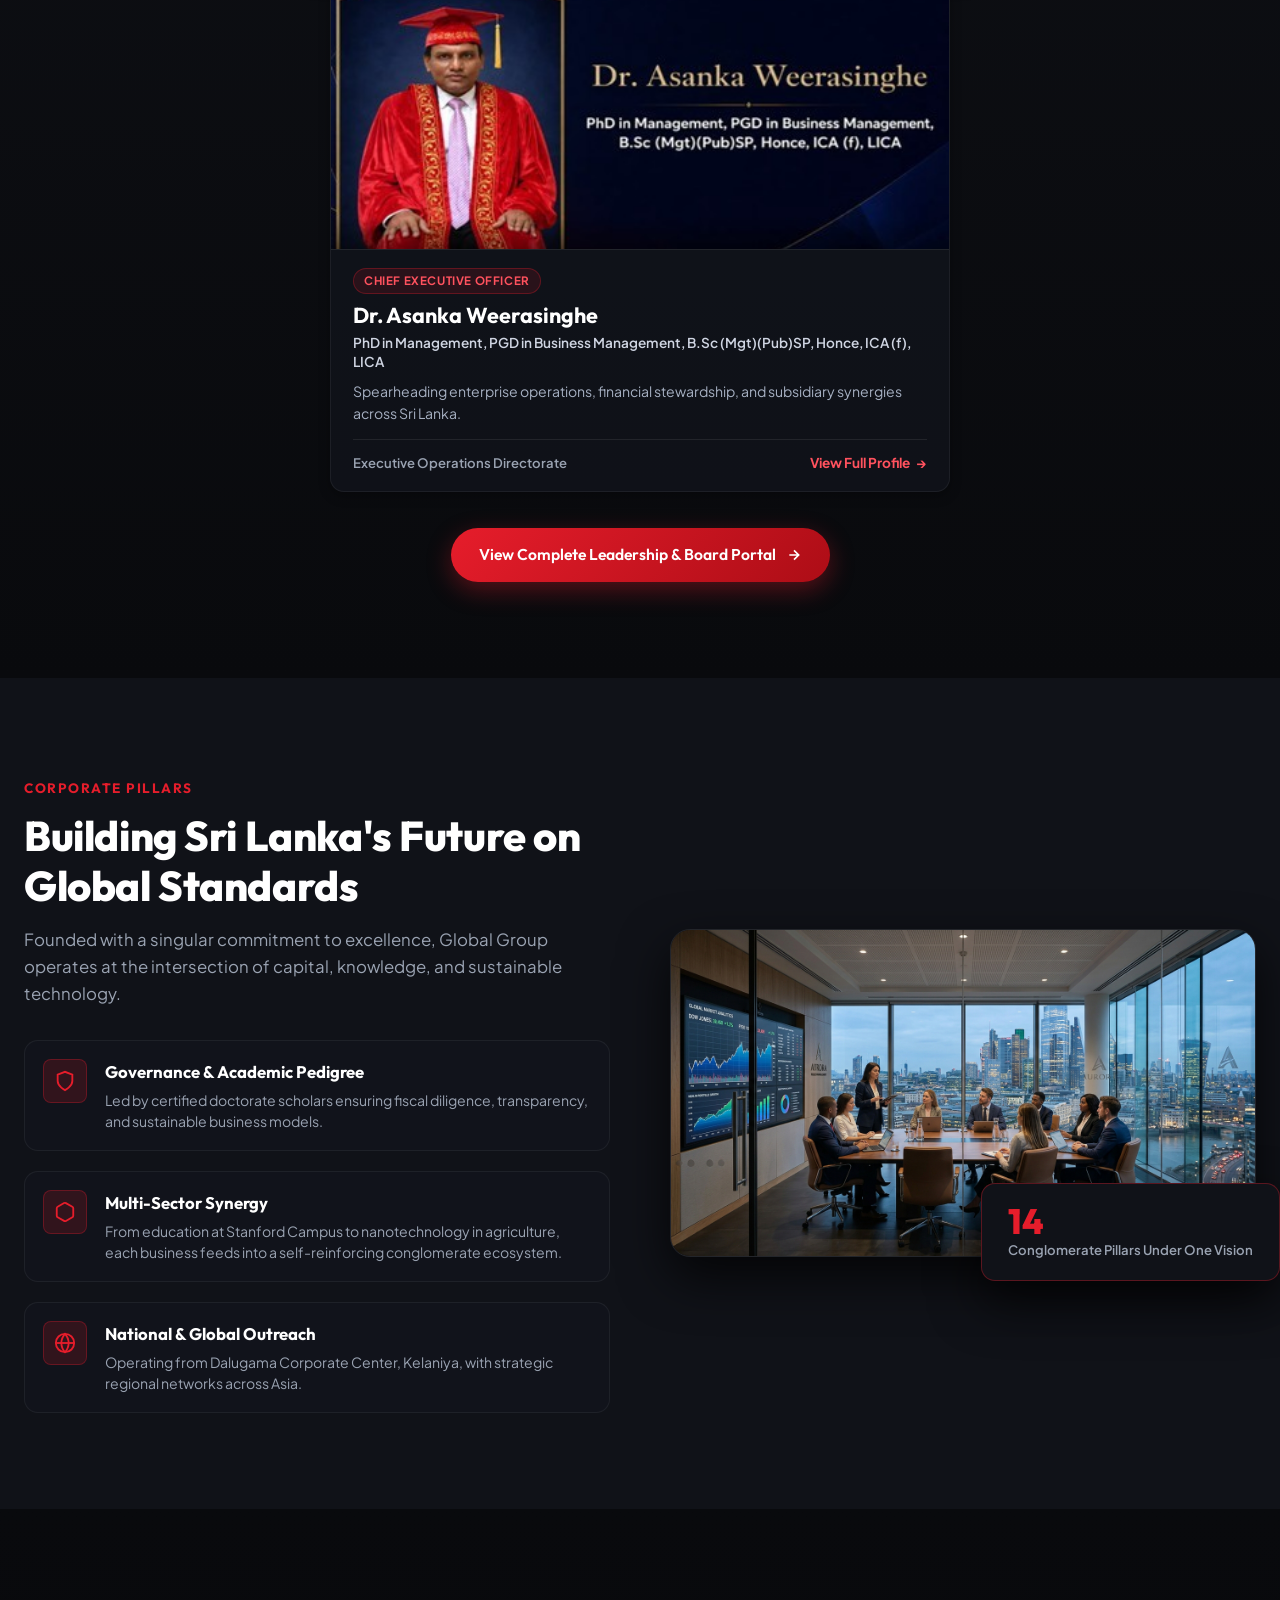
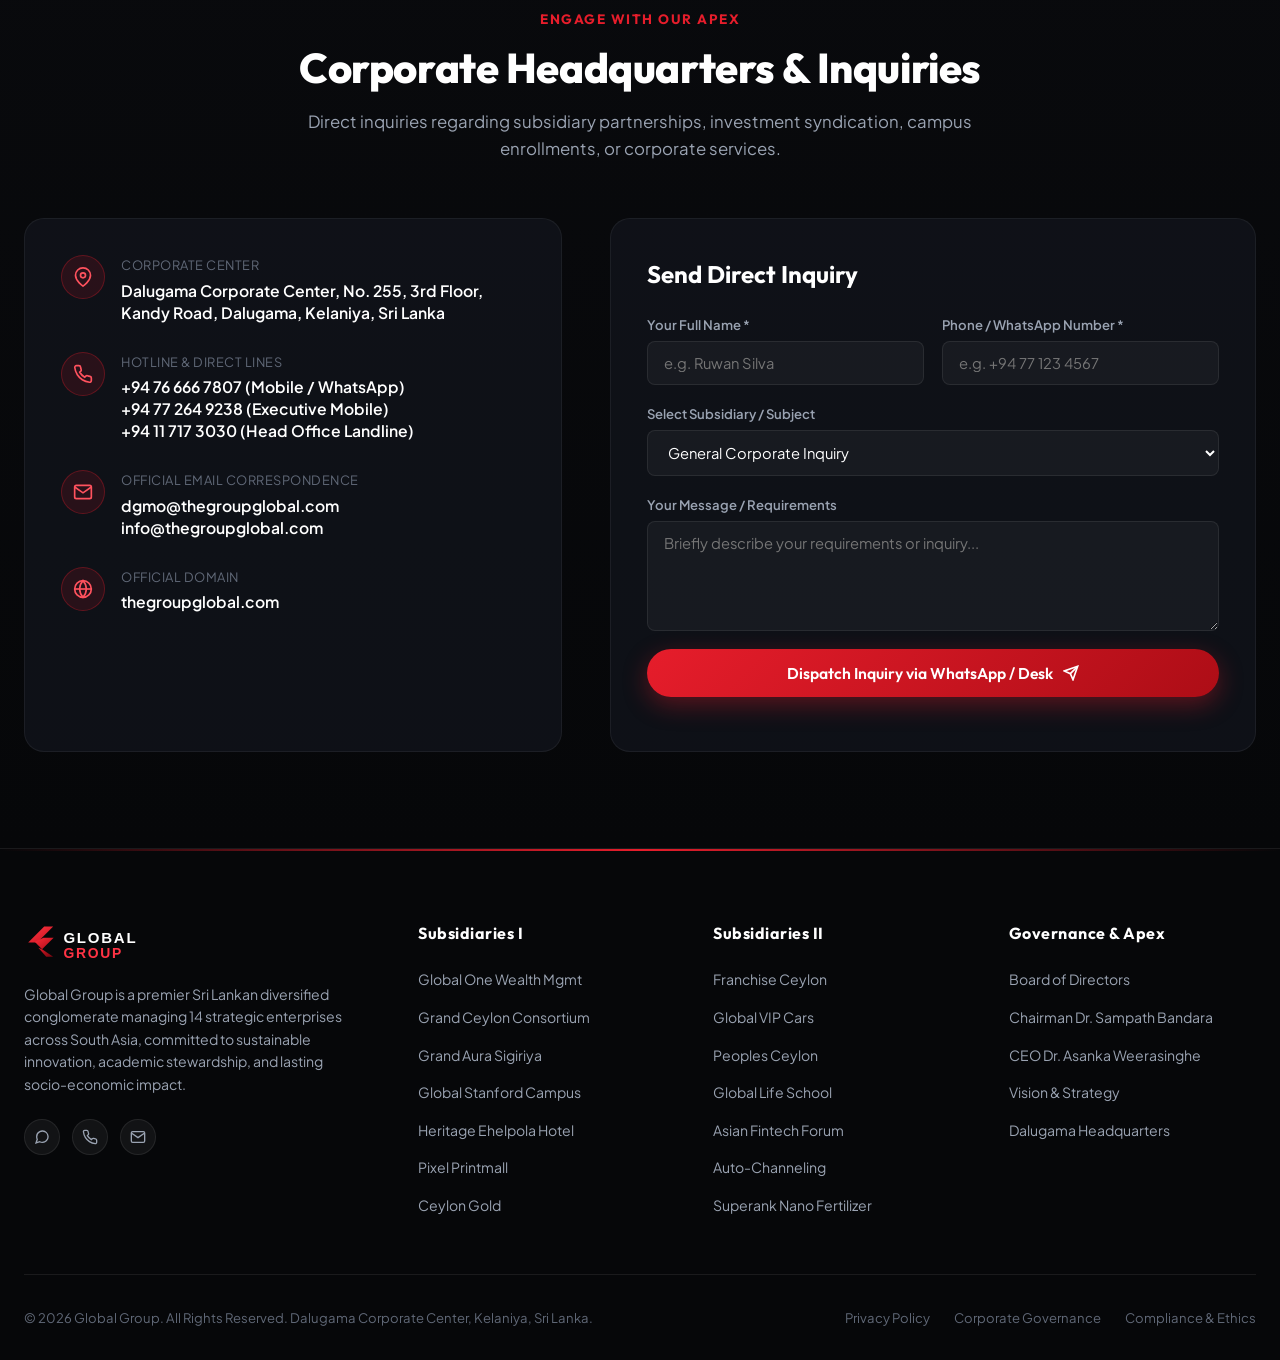
==== commit dfa1116e: "Optimize leadership card sizing and remove empty space" ====
--- a/index.html
+++ b/index.html
@@ -11,7 +11,7 @@
   <link rel="icon" type="image/svg+xml" href="assets/logo-icon.svg">
   
   <!-- Stylesheet -->
-  <link rel="stylesheet" href="styles.css">
+  <link rel="stylesheet" href="styles.css?v=1.1">
 </head>
 <body>
 
@@ -234,6 +234,9 @@
             </span>
             <h3 class="leader-name">Dr. Sampath Bandara</h3>
             <p class="leader-degrees">PhD in Education, MBA, MED, BSc</p>
+            <p class="leader-brief-desc" data-en="Guiding strategic governance, human capital excellence, and multi-sector corporate vision." data-si="ග්ලෝබල් සමූහයේ උපායමාර්ගික නායකත්වය සහ මානව ප්‍රාග්ධන සංවර්ධනය මෙහෙයවනු ලබයි.">
+              Guiding strategic governance, human capital excellence, and multi-sector corporate vision.
+            </p>
             <div class="leader-card-footer-clean">
               <span style="font-size: 0.85rem; font-weight: 700; color: #ffd700; letter-spacing: 0.5px;">Apex Board Governance</span>
               <a href="leadership.html#dr-sampath-bandara" class="btn-profile-link">
@@ -251,6 +254,9 @@
             <span class="leader-role-badge-exec">CHIEF EXECUTIVE OFFICER</span>
             <h3 class="leader-name">Dr. Asanka Weerasinghe</h3>
             <p class="leader-degrees">PhD in Management, PGD in Business Management, B.Sc (Mgt)(Pub)SP, Honce, ICA (f), LICA</p>
+            <p class="leader-brief-desc" data-en="Spearheading enterprise operations, financial stewardship, and subsidiary synergies across Sri Lanka." data-si="සමූහයේ මෙහෙයුම් විශිෂ්ටත්වය, මූල්‍ය කළමනාකරණය සහ ව්‍යාපාරික වර්ධනය මෙහෙයවයි.">
+              Spearheading enterprise operations, financial stewardship, and subsidiary synergies across Sri Lanka.
+            </p>
             <div class="leader-card-footer-clean">
               <span style="font-size: 0.82rem; font-weight: 600; color: var(--text-muted);">Executive Operations Directorate</span>
               <a href="leadership.html#dr-asanka-weerasinghe" class="btn-profile-link">
--- a/styles.css
+++ b/styles.css
@@ -703,21 +703,21 @@
 }
 
 .leadership-hierarchy-container {
-  max-width: 980px;
-  margin: 0 auto 40px;
+  max-width: 680px;
+  margin: 0 auto 36px;
   display: flex;
   flex-direction: column;
-  gap: 32px;
+  gap: 28px;
 }
 
 /* 1. Chairman Card (Prominent Apex Leader - Larger & Featured) */
 .leader-card-chairman {
   position: relative;
   background: linear-gradient(135deg, rgba(24, 28, 38, 0.95) 0%, rgba(18, 20, 26, 0.95) 100%);
-  border: 2px solid rgba(230, 29, 43, 0.55);
-  border-radius: var(--radius-lg);
+  border: 1.5px solid rgba(230, 29, 43, 0.45);
+  border-radius: var(--radius-md);
   overflow: hidden;
-  box-shadow: var(--shadow-lg), 0 0 40px rgba(230, 29, 43, 0.25);
+  box-shadow: var(--shadow-md), 0 0 30px rgba(230, 29, 43, 0.2);
   transition: all var(--transition-normal);
 }
 
@@ -727,25 +727,27 @@
   top: 0;
   left: 0;
   right: 0;
-  height: 4px;
+  height: 3px;
   background: linear-gradient(90deg, #ffd700 0%, #e61d2b 50%, #ffd700 100%);
 }
 
 .leader-card-chairman:hover {
-  transform: translateY(-4px);
+  transform: translateY(-3px);
   border-color: var(--red-light);
-  box-shadow: var(--shadow-lg), 0 0 50px rgba(230, 29, 43, 0.35);
+  box-shadow: var(--shadow-lg), 0 0 40px rgba(230, 29, 43, 0.3);
 }
 
 .leader-card-chairman .leader-banner-img {
   width: 100%;
   aspect-ratio: 16/7;
+  max-height: 295px;
   object-fit: cover;
   border-bottom: 1px solid rgba(230, 29, 43, 0.25);
+  display: block;
 }
 
 .leader-card-chairman .leader-body {
-  padding: 30px 36px;
+  padding: 20px 24px;
   display: flex;
   flex-direction: column;
 }
@@ -753,34 +755,43 @@
 .leader-role-badge-apex {
   display: inline-flex;
   align-items: center;
-  gap: 8px;
+  gap: 6px;
   align-self: flex-start;
-  padding: 6px 16px;
+  padding: 4px 12px;
   background: linear-gradient(135deg, rgba(230, 29, 43, 0.25) 0%, rgba(200, 160, 50, 0.2) 100%);
-  border: 1px solid rgba(230, 29, 43, 0.5);
+  border: 1px solid rgba(230, 29, 43, 0.45);
   border-radius: var(--radius-full);
-  font-size: 0.82rem;
+  font-size: 0.74rem;
   font-weight: 800;
   text-transform: uppercase;
-  letter-spacing: 1px;
+  letter-spacing: 0.8px;
   color: #ffd700;
-  margin-bottom: 12px;
+  margin-bottom: 8px;
 }
 
 .leader-card-chairman .leader-name {
   font-family: var(--font-head);
-  font-size: 2.1rem;
+  font-size: 1.65rem;
   font-weight: 800;
   color: #ffffff;
-  margin-bottom: 6px;
+  margin-bottom: 4px;
+  line-height: 1.25;
 }
 
 .leader-card-chairman .leader-degrees {
-  font-size: 1.05rem;
-  font-weight: 700;
+  font-size: 0.92rem;
+  font-weight: 600;
   color: #ffd700;
-  margin-bottom: 16px;
+  margin-bottom: 10px;
   letter-spacing: 0.3px;
+  line-height: 1.4;
+}
+
+.leader-brief-desc {
+  font-size: 0.88rem;
+  color: #a6b0c2;
+  line-height: 1.55;
+  margin-bottom: 14px;
 }
 
 /* 2. CEO Card (Subordinate Executive Level - Smaller & Streamlined) */
@@ -790,28 +801,30 @@
   border: 1px solid var(--border-card);
   border-radius: var(--radius-md);
   overflow: hidden;
-  max-width: 820px;
+  max-width: 620px;
   margin: 0 auto;
   width: 100%;
-  box-shadow: var(--shadow-md);
+  box-shadow: var(--shadow-sm);
   transition: all var(--transition-normal);
 }
 
 .leader-card-ceo:hover {
-  transform: translateY(-3px);
+  transform: translateY(-2px);
   border-color: rgba(230, 29, 43, 0.4);
-  box-shadow: var(--shadow-lg), 0 0 25px rgba(230, 29, 43, 0.15);
+  box-shadow: var(--shadow-md), 0 0 20px rgba(230, 29, 43, 0.15);
 }
 
 .leader-card-ceo .leader-banner-img {
   width: 100%;
   aspect-ratio: 16/7;
+  max-height: 265px;
   object-fit: cover;
   border-bottom: 1px solid var(--border-light);
+  display: block;
 }
 
 .leader-card-ceo .leader-body {
-  padding: 22px 30px;
+  padding: 18px 22px;
   display: flex;
   flex-direction: column;
 }
@@ -819,31 +832,32 @@
 .leader-role-badge-exec {
   display: inline-block;
   align-self: flex-start;
-  padding: 4px 12px;
+  padding: 3px 10px;
   background: rgba(230, 29, 43, 0.12);
   border: 1px solid rgba(230, 29, 43, 0.3);
   border-radius: var(--radius-full);
-  font-size: 0.74rem;
+  font-size: 0.72rem;
   font-weight: 700;
   text-transform: uppercase;
   letter-spacing: 0.6px;
   color: var(--red-light);
-  margin-bottom: 10px;
+  margin-bottom: 8px;
 }
 
 .leader-card-ceo .leader-name {
   font-family: var(--font-head);
-  font-size: 1.5rem;
+  font-size: 1.35rem;
   font-weight: 700;
   color: #ffffff;
   margin-bottom: 4px;
+  line-height: 1.25;
 }
 
 .leader-card-ceo .leader-degrees {
-  font-size: 0.9rem;
+  font-size: 0.85rem;
   font-weight: 600;
   color: #cfd5e2;
-  margin-bottom: 14px;
+  margin-bottom: 10px;
   line-height: 1.4;
 }
 
@@ -851,12 +865,8 @@
   display: flex;
   align-items: center;
   justify-content: space-between;
-  padding-top: 14px;
+  padding-top: 12px;
   border-top: 1px solid var(--border-light);
-}
-
-  margin-bottom: 16px;
-  line-height: 1.4;
 }
 
 .leader-bio {
